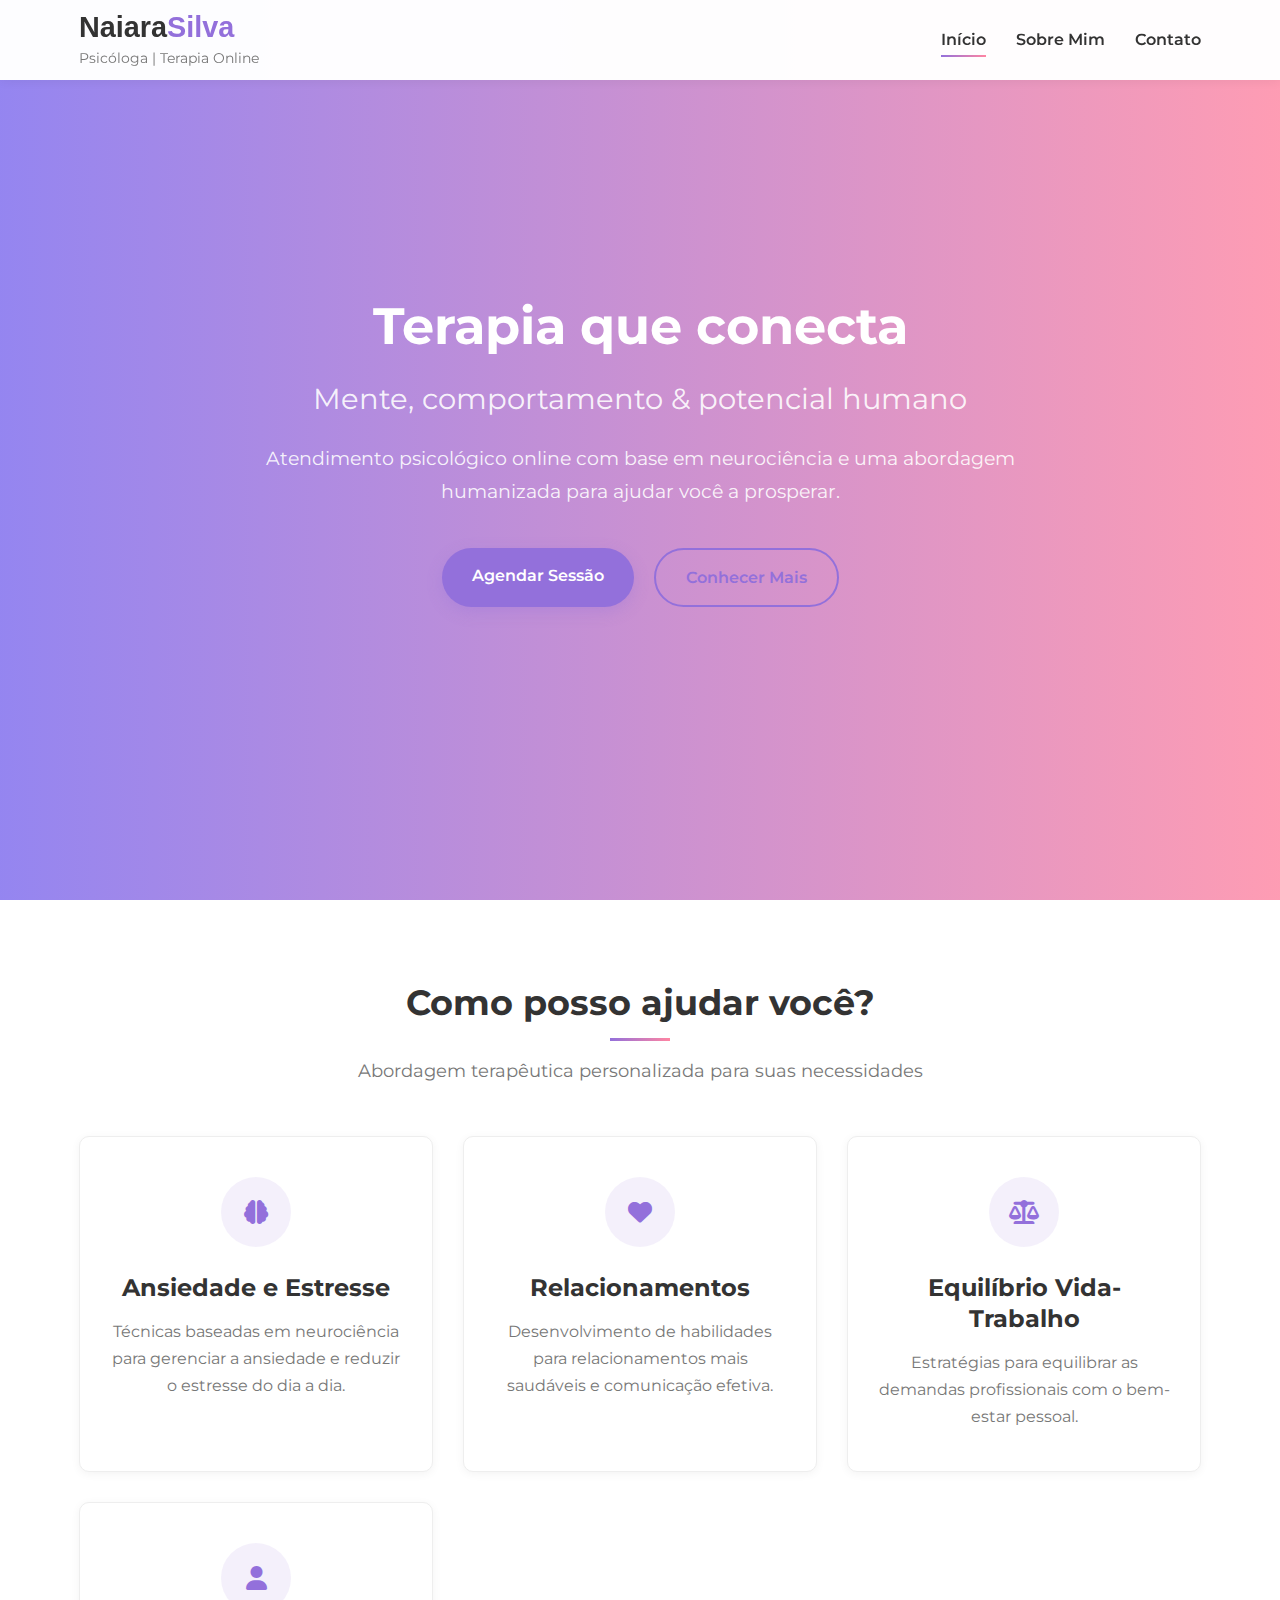
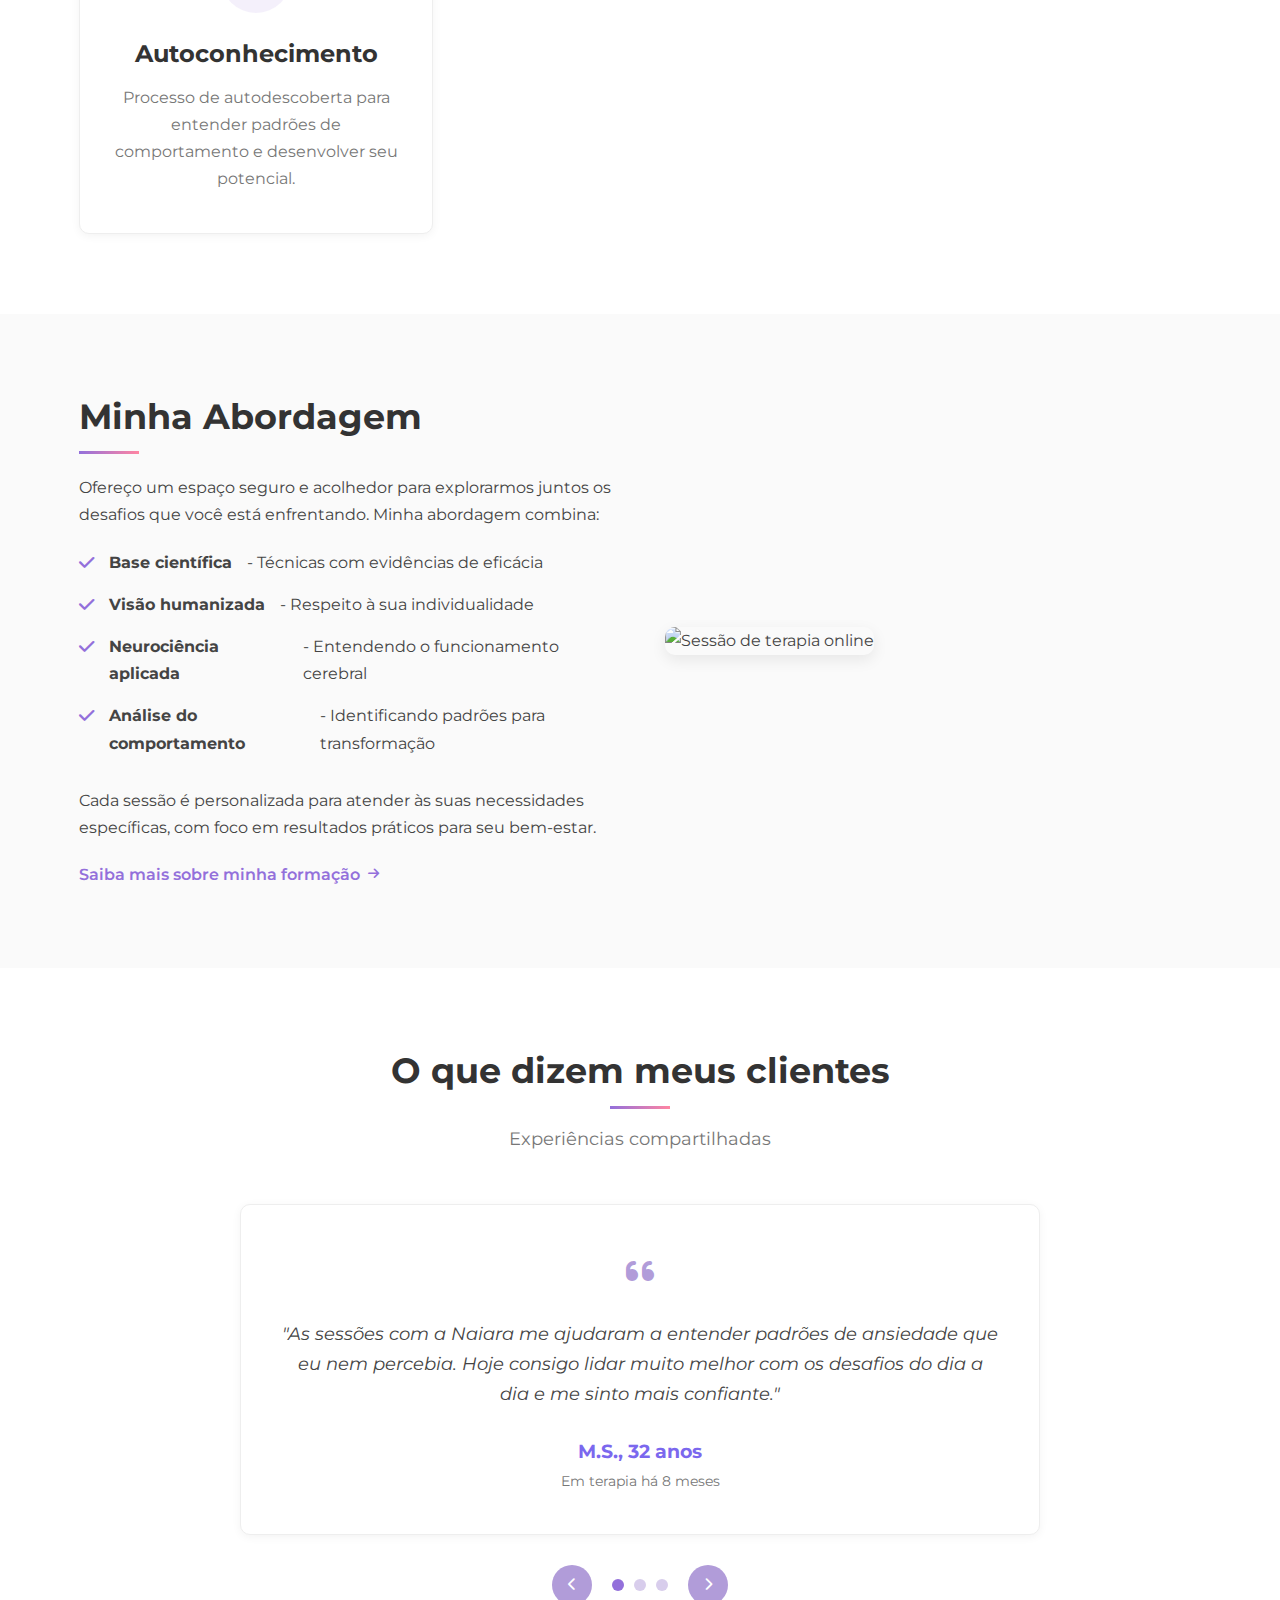
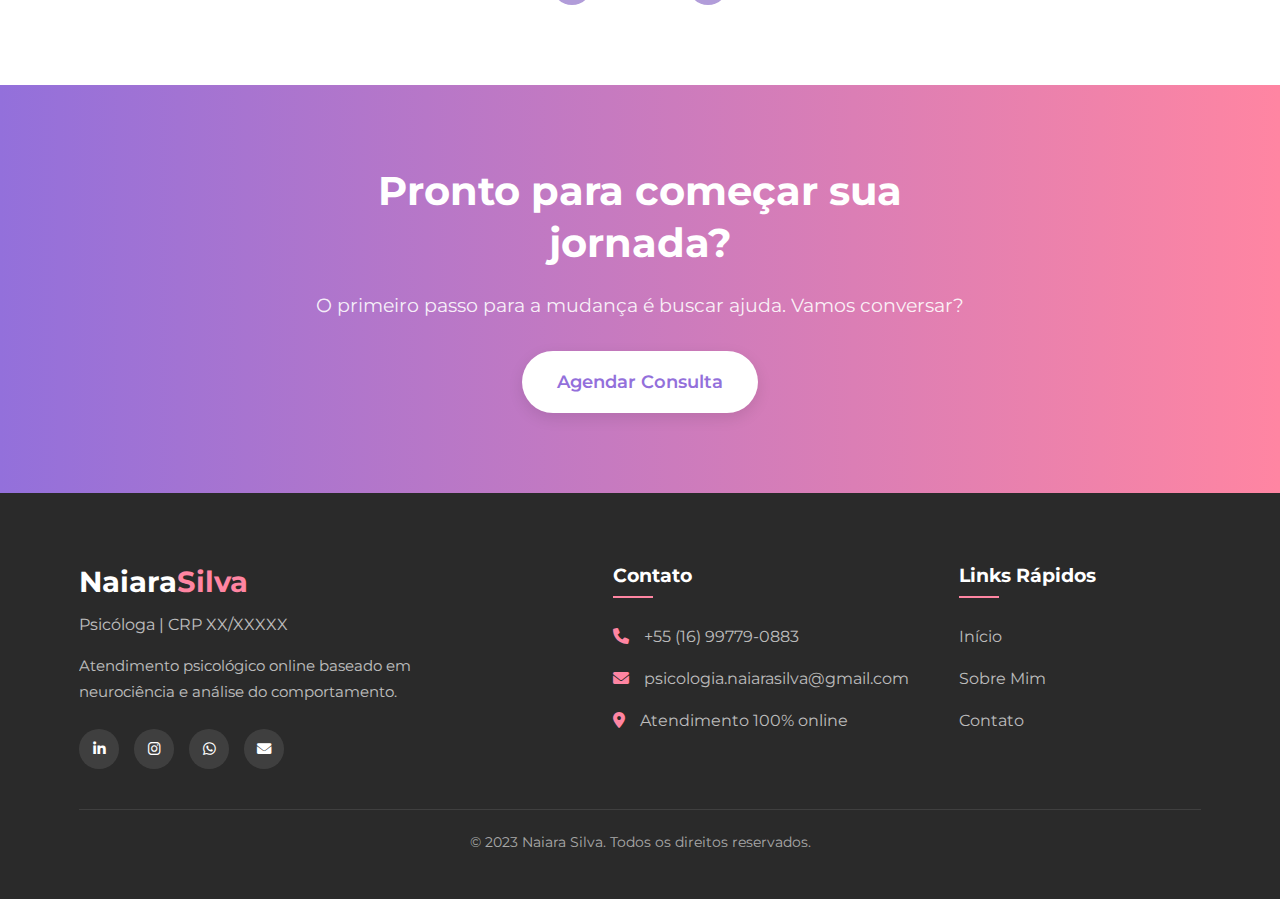
==== index.html @ 236e2d4f "add files to website" ====
<!DOCTYPE html>
<html lang="pt-BR">
<head>
    <meta charset="UTF-8">
    <meta name="viewport" content="width=device-width, initial-scale=1.0">
    <title>Naiara Silva | Psicóloga - Terapia Online</title>
    <meta name="description" content="Psicóloga especializada em atendimento online. Terapia baseada em neurociência e análise do comportamento para adultos de 25 a 40 anos.">
    <meta name="keywords" content="psicóloga online, terapia online, psicologia São Paulo, análise do comportamento, neurociência, terapia para adultos">
    <link rel="stylesheet" href="styles.css">
    <link rel="stylesheet" href="https://cdnjs.cloudflare.com/ajax/libs/font-awesome/6.0.0-beta3/css/all.min.css">
    <link rel="icon" href="favicon.ico" type="image/x-icon">
</head>
<body>
    <header>
        <div class="container">
            <div class="logo">
                <h1>Naiara<span>Silva</span></h1>
                <p>Psicóloga | Terapia Online</p>
            </div>
            <nav>
                <ul>
                    <li><a href="index.html" class="active">Início</a></li>
                    <li><a href="sobre.html">Sobre Mim</a></li>
                    <li><a href="contato.html">Contato</a></li>
                </ul>
            </nav>
            <div class="menu-toggle">
                <i class="fas fa-bars"></i>
            </div>
        </div>
    </header>

    <section class="hero">
        <div class="video-container">
            <video autoplay muted loop>
                <source src="videos/natureza-calma.mp4" type="video/mp4">
                Seu navegador não suporta vídeos HTML5.
            </video>
            <div class="overlay"></div>
        </div>
        <div class="container">
            <div class="hero-content">
                <h2>Terapia que conecta</h2>
                <h3>Mente, comportamento & potencial humano</h3>
                <p>Atendimento psicológico online com base em neurociência e uma abordagem humanizada para ajudar você a prosperar.</p>
                <div class="cta-buttons">
                    <a href="contato.html" class="cta-primary">Agendar Sessão</a>
                    <a href="sobre.html" class="cta-secondary">Conhecer Mais</a>
                </div>
            </div>
        </div>
    </section>

    <section class="services">
        <div class="container">
            <div class="section-header">
                <h2>Como posso ajudar você?</h2>
                <p>Abordagem terapêutica personalizada para suas necessidades</p>
            </div>
            <div class="services-grid">
                <div class="service-card">
                    <div class="service-icon"><i class="fas fa-brain"></i></div>
                    <h3>Ansiedade e Estresse</h3>
                    <p>Técnicas baseadas em neurociência para gerenciar a ansiedade e reduzir o estresse do dia a dia.</p>
                </div>
                <div class="service-card">
                    <div class="service-icon"><i class="fas fa-heart"></i></div>
                    <h3>Relacionamentos</h3>
                    <p>Desenvolvimento de habilidades para relacionamentos mais saudáveis e comunicação efetiva.</p>
                </div>
                <div class="service-card">
                    <div class="service-icon"><i class="fas fa-balance-scale"></i></div>
                    <h3>Equilíbrio Vida-Trabalho</h3>
                    <p>Estratégias para equilibrar as demandas profissionais com o bem-estar pessoal.</p>
                </div>
                <div class="service-card">
                    <div class="service-icon"><i class="fas fa-user"></i></div>
                    <h3>Autoconhecimento</h3>
                    <p>Processo de autodescoberta para entender padrões de comportamento e desenvolver seu potencial.</p>
                </div>
            </div>
        </div>
    </section>

    <section class="approach">
        <div class="container">
            <div class="approach-content">
                <div class="approach-text">
                    <h2>Minha Abordagem</h2>
                    <p>Ofereço um espaço seguro e acolhedor para explorarmos juntos os desafios que você está enfrentando. Minha abordagem combina:</p>
                    <ul>
                        <li><i class="fas fa-check"></i> <strong>Base científica</strong> - Técnicas com evidências de eficácia</li>
                        <li><i class="fas fa-check"></i> <strong>Visão humanizada</strong> - Respeito à sua individualidade</li>
                        <li><i class="fas fa-check"></i> <strong>Neurociência aplicada</strong> - Entendendo o funcionamento cerebral</li>
                        <li><i class="fas fa-check"></i> <strong>Análise do comportamento</strong> - Identificando padrões para transformação</li>
                    </ul>
                    <p>Cada sessão é personalizada para atender às suas necessidades específicas, com foco em resultados práticos para seu bem-estar.</p>
                    <a href="sobre.html" class="text-link">Saiba mais sobre minha formação <i class="fas fa-arrow-right"></i></a>
                </div>
                <div class="approach-image">
                    <img src="images/terapia-online.jpg" alt="Sessão de terapia online">
                </div>
            </div>
        </div>
    </section>

    <section class="testimonials">
        <div class="container">
            <div class="section-header">
                <h2>O que dizem meus clientes</h2>
                <p>Experiências compartilhadas</p>
            </div>
            <div class="testimonial-slider">
                <div class="testimonial-card active">
                    <div class="quote-icon"><i class="fas fa-quote-left"></i></div>
                    <p>"As sessões com a Naiara me ajudaram a entender padrões de ansiedade que eu nem percebia. Hoje consigo lidar muito melhor com os desafios do dia a dia e me sinto mais confiante."</p>
                    <div class="client-info">
                        <h4>M.S., 32 anos</h4>
                        <p>Em terapia há 8 meses</p>
                    </div>
                </div>
                <div class="testimonial-card">
                    <div class="quote-icon"><i class="fas fa-quote-left"></i></div>
                    <p>"A terapia online funcionou muito melhor do que eu imaginava. A Naiara tem uma abordagem prática que me ajudou a implementar mudanças reais na minha vida. Recomendo muito."</p>
                    <div class="client-info">
                        <h4>L.C., 29 anos</h4>
                        <p>Em terapia há 1 ano</p>
                    </div>
                </div>
                <div class="testimonial-card">
                    <div class="quote-icon"><i class="fas fa-quote-left"></i></div>
                    <p>"Comecei a terapia em um momento de crise profissional e a Naiara me ajudou a encontrar clareza e propósito. Sua abordagem baseada em neurociência trouxe insights valiosos."</p>
                    <div class="client-info">
                        <h4>R.T., 37 anos</h4>
                        <p>Em terapia há 6 meses</p>
                    </div>
                </div>
                <div class="testimonial-controls">
                    <button class="prev-btn"><i class="fas fa-chevron-left"></i></button>
                    <div class="testimonial-dots">
                        <span class="dot active"></span>
                        <span class="dot"></span>
                        <span class="dot"></span>
                    </div>
                    <button class="next-btn"><i class="fas fa-chevron-right"></i></button>
                </div>
            </div>
        </div>
    </section>

    <section class="cta-section">
        <div class="container">
            <div class="cta-content">
                <h2>Pronto para começar sua jornada?</h2>
                <p>O primeiro passo para a mudança é buscar ajuda. Vamos conversar?</p>
                <a href="contato.html" class="cta-primary">Agendar Consulta</a>
            </div>
        </div>
    </section>

    <footer>
        <div class="container">
            <div class="footer-content">
                <div class="footer-info">
                    <div class="footer-logo">
                        <h3>Naiara<span>Silva</span></h3>
                        <p>Psicóloga | CRP XX/XXXXX</p>
                    </div>
                    <p class="footer-bio">Atendimento psicológico online baseado em neurociência e análise do comportamento.</p>
                    <div class="social-icons">
                        <a href="#" aria-label="LinkedIn"><i class="fab fa-linkedin-in"></i></a>
                        <a href="#" aria-label="Instagram"><i class="fab fa-instagram"></i></a>
                        <a href="#" aria-label="WhatsApp"><i class="fab fa-whatsapp"></i></a>
                        <a href="mailto:psicologia.naiarasilva@gmail.com" aria-label="Email"><i class="fas fa-envelope"></i></a>
                    </div>
                </div>
                <div class="footer-contact">
                    <h4>Contato</h4>
                    <ul>
                        <li><i class="fas fa-phone"></i> +55 (16) 99779-0883</li>
                        <li><i class="fas fa-envelope"></i> psicologia.naiarasilva@gmail.com</li>
                        <li><i class="fas fa-map-marker-alt"></i> Atendimento 100% online</li>
                    </ul>
                </div>
                <div class="footer-links">
                    <h4>Links Rápidos</h4>
                    <ul>
                        <li><a href="index.html">Início</a></li>
                        <li><a href="sobre.html">Sobre Mim</a></li>
                        <li><a href="contato.html">Contato</a></li>
                    </ul>
                </div>
            </div>
            <div class="footer-bottom">
                <p>&copy; 2023 Naiara Silva. Todos os direitos reservados.</p>
            </div>
        </div>
    </footer>

    <script src="script.js"></script>
</body>
</html>
---- styles.css ----
/* Site de Psicologia - Naiara Silva */

/* Variáveis */
:root {
    --primary-color: #9370DB; /* Roxo médio */
    --primary-light: #B19CD9; /* Roxo claro */
    --primary-dark: #7B68EE; /* Roxo escuro */
    --accent-color: #FF85A2; /* Rosa */
    --dark-color: #333;
    --light-color: #fff;
    --text-color: #444;
    --text-light: #777;
    --bg-color: #fafafa;
    --border-color: #eee;
    --shadow-sm: 0 2px 10px rgba(0, 0, 0, 0.05);
    --shadow-md: 0 5px 15px rgba(0, 0, 0, 0.08);
    --transition: all 0.3s ease;
    --border-radius: 10px;
    --border-radius-sm: 6px;
    --font-main: 'Montserrat', sans-serif;
    --font-heading: 'Montserrat', sans-serif;
}

/* Estilos Base */
* {
    margin: 0;
    padding: 0;
    box-sizing: border-box;
}

html {
    scroll-behavior: smooth;
    font-size: 16px;
}

body {
    font-family: var(--font-main);
    line-height: 1.7;
    color: var(--text-color);
    background-color: var(--bg-color);
    overflow-x: hidden;
}

/* Tipografia */
h1, h2, h3, h4, h5, h6 {
    font-family: var(--font-heading);
    font-weight: 700;
    line-height: 1.3;
    color: var(--dark-color);
}

h1 {
    font-size: 2.5rem;
}

h2 {
    font-size: 2.2rem;
    margin-bottom: 1rem;
}

h3 {
    font-size: 1.5rem;
    margin-bottom: 0.8rem;
}

h4 {
    font-size: 1.2rem;
    margin-bottom: 0.5rem;
}

p {
    margin-bottom: 1.5rem;
}

a {
    color: var(--primary-color);
    text-decoration: none;
    transition: var(--transition);
}

a:hover {
    color: var(--primary-dark);
}

ul {
    list-style: none;
}

.container {
    width: 90%;
    max-width: 1200px;
    margin: 0 auto;
    padding: 0 15px;
}

section {
    padding: 80px 0;
    position: relative;
}

/* Botões e CTAs */
.cta-button, .cta-primary, .cta-secondary {
    display: inline-block;
    padding: 14px 30px;
    border-radius: 50px;
    font-weight: 600;
    font-size: 1rem;
    text-align: center;
    cursor: pointer;
    transition: var(--transition);
    border: none;
}

.cta-button, .cta-primary {
    background-color: var(--primary-color);
    color: white;
    box-shadow: 0 5px 15px rgba(147, 112, 219, 0.3);
}

.cta-secondary {
    background-color: transparent;
    color: var(--primary-color);
    border: 2px solid var(--primary-color);
}

.cta-button:hover, .cta-primary:hover {
    background-color: var(--primary-dark);
    transform: translateY(-3px);
    box-shadow: 0 8px 20px rgba(147, 112, 219, 0.4);
}

.cta-secondary:hover {
    background-color: var(--primary-color);
    color: white;
    transform: translateY(-3px);
    box-shadow: 0 5px 15px rgba(147, 112, 219, 0.3);
}

.text-link {
    font-weight: 600;
    display: inline-flex;
    align-items: center;
    gap: 8px;
    color: var(--primary-color);
    transition: var(--transition);
}

.text-link i {
    font-size: 0.8rem;
    transition: var(--transition);
}

.text-link:hover {
    color: var(--primary-dark);
}

.text-link:hover i {
    transform: translateX(5px);
}

/* Cabeçalhos de Seção */
.section-header {
    text-align: center;
    margin-bottom: 50px;
}

.section-header h2 {
    margin-bottom: 15px;
    position: relative;
    padding-bottom: 15px;
}

.section-header h2::after {
    content: '';
    position: absolute;
    bottom: 0;
    left: 50%;
    transform: translateX(-50%);
    width: 60px;
    height: 3px;
    background: linear-gradient(to right, var(--primary-color), var(--accent-color));
}

.section-header p {
    color: var(--text-light);
    max-width: 700px;
    margin: 0 auto;
    font-size: 1.1rem;
}

/* Header e Navegação */
header {
    background-color: rgba(255, 255, 255, 0.98);
    box-shadow: var(--shadow-sm);
    position: fixed;
    top: 0;
    left: 0;
    width: 100%;
    z-index: 1000;
    transition: var(--transition);
    height: 80px;
    display: flex;
    align-items: center;
}

header.scrolled {
    height: 70px;
    box-shadow: var(--shadow-md);
}

header .container {
    display: flex;
    justify-content: space-between;
    align-items: center;
}

/* .logo h1 {
    font-size: 1.8rem;
    margin-bottom: 0;
    font-weight: 800;
} */



/* Encontre esta seção no CSS */
.logo h1 {
    font-size: 1.8rem;
    margin-bottom: 0;
    font-weight: 800;
    /* Adicione a nova fonte aqui */
    font-family: 'Cinzel', sans-serif;
}

.logo span {
    color: var(--primary-color);
}

.logo p {
    font-size: 0.9rem;
    color: var(--text-light);
    margin-bottom: 0;
    /* Adicione a nova fonte aqui também, se quiser que o subtexto combine */
    font-family: 'Montserrat', sans-serif;
}

/* .logo p {
    font-size: 0.9rem;
    color: var(--text-light);
    margin-bottom: 0;
} */

nav ul {
    display: flex;
    gap: 30px;
}

nav a {
    color: var(--dark-color);
    font-weight: 600;
    position: relative;
    padding: 8px 0;
    font-size: 1rem;
}

nav a::after {
    content: '';
    position: absolute;
    bottom: 0;
    left: 0;
    width: 0;
    height: 2px;
    background: linear-gradient(to right, var(--primary-color), var(--accent-color));
    transition: var(--transition);
}

nav a:hover::after, 
nav a.active::after {
    width: 100%;
}

.menu-toggle {
    display: none;
    font-size: 1.5rem;
    cursor: pointer;
    color: var(--dark-color);
}

/* Hero Section */
.hero {
    position: relative;
    height: 100vh;
    min-height: 600px;
    display: flex;
    align-items: center;
    color: white;
    text-align: center;
    padding: 0;
    overflow: hidden;
}

.video-container {
    position: absolute;
    top: 0;
    left: 0;
    width: 100%;
    height: 100%;
    overflow: hidden;
    z-index: -1;
}

.video-container video {
    min-width: 100%;
    min-height: 100%;
    width: auto;
    height: auto;
    position: absolute;
    top: 50%;
    left: 50%;
    transform: translate(-50%, -50%);
    object-fit: cover;
}

.overlay {
    position: absolute;
    top: 0;
    left: 0;
    width: 100%;
    height: 100%;
    background: linear-gradient(to right, rgba(123, 104, 238, 0.8), rgba(255, 133, 162, 0.8));
}

.hero-content {
    position: relative;
    z-index: 2;
    max-width: 800px;
    margin: 0 auto;
    padding: 0 20px;
}

.hero h2 {
    font-size: 3.2rem;
    margin-bottom: 20px;
    color: white;
}

.hero h3 {
    font-size: 1.8rem;
    font-weight: 400;
    margin-bottom: 25px;
    color: rgba(255, 255, 255, 0.9);
}

.hero p {
    font-size: 1.2rem;
    margin-bottom: 40px;
    color: rgba(255, 255, 255, 0.9);
}

.cta-buttons {
    display: flex;
    gap: 20px;
    justify-content: center;
}

/* Serviços */
.services {
    background-color: var(--light-color);
}

.services-grid {
    display: grid;
    grid-template-columns: repeat(auto-fit, minmax(280px, 1fr));
    gap: 30px;
}

.service-card {
    background-color: var(--light-color);
    border-radius: var(--border-radius);
    padding: 40px 30px;
    box-shadow: var(--shadow-sm);
    transition: var(--transition);
    text-align: center;
    border: 1px solid var(--border-color);
}

.service-card:hover {
    transform: translateY(-10px);
    box-shadow: var(--shadow-md);
    border-color: var(--primary-light);
}

.service-icon {
    width: 70px;
    height: 70px;
    background-color: rgba(147, 112, 219, 0.1);
    color: var(--primary-color);
    border-radius: 50%;
    display: flex;
    align-items: center;
    justify-content: center;
    margin: 0 auto 25px;
    font-size: 1.5rem;
    transition: var(--transition);
}

.service-card:hover .service-icon {
    background-color: var(--primary-color);
    color: white;
    transform: scale(1.1);
}

.service-card h3 {
    margin-bottom: 15px;
    color: var(--dark-color);
}

.service-card p {
    color: var(--text-light);
    margin-bottom: 0;
}

/* Abordagem */
.approach {
    background-color: var(--bg-color);
}

.approach-content {
    display: grid;
    grid-template-columns: 1fr 1fr;
    gap: 50px;
    align-items: center;
}

.approach-text h2 {
    margin-bottom: 20px;
    position: relative;
    padding-bottom: 15px;
}

.approach-text h2::after {
    content: '';
    position: absolute;
    bottom: 0;
    left: 0;
    width: 60px;
    height: 3px;
    background: linear-gradient(to right, var(--primary-color), var(--accent-color));
}

.approach-text p {
    margin-bottom: 20px;
}

.approach-text ul {
    margin-bottom: 30px;
}

.approach-text li {
    margin-bottom: 15px;
    display: flex;
    align-items: flex-start;
    gap: 15px;
}

.approach-text li i {
    color: var(--primary-color);
    font-size: 1.1rem;
    margin-top: 5px;
}

.approach-image img {
    width: 100%;
    border-radius: var(--border-radius);
    box-shadow: var(--shadow-md);
}

/* Depoimentos */
.testimonials {
    background-color: var(--light-color);
}

.testimonial-slider {
    position: relative;
    max-width: 800px;
    margin: 0 auto;
}

.testimonial-card {
    background-color: var(--light-color);
    border-radius: var(--border-radius);
    padding: 40px;
    box-shadow: var(--shadow-sm);
    text-align: center;
    display: none;
    border: 1px solid var(--border-color);
}

.testimonial-card.active {
    display: block;
    animation: fadeIn 0.5s ease forwards;
}

.quote-icon {
    font-size: 2rem;
    color: var(--primary-light);
    margin-bottom: 20px;
}

.testimonial-card p {
    font-size: 1.1rem;
    font-style: italic;
    margin-bottom: 30px;
    color: var(--text-color);
}

.client-info h4 {
    color: var(--primary-dark);
    margin-bottom: 5px;
}

.client-info p {
    color: var(--text-light);
    font-size: 0.9rem;
    font-style: normal;
    margin-bottom: 0;
}

.testimonial-controls {
    display: flex;
    justify-content: center;
    align-items: center;
    margin-top: 30px;
}

.prev-btn, .next-btn {
    background-color: var(--primary-light);
    color: white;
    border: none;
    width: 40px;
    height: 40px;
    border-radius: 50%;
    cursor: pointer;
    transition: var(--transition);
    display: flex;
    align-items: center;
    justify-content: center;
}

.prev-btn:hover, .next-btn:hover {
    background-color: var(--primary-color);
}

.testimonial-dots {
    display: flex;
    gap: 10px;
    margin: 0 20px;
}

.dot {
    width: 12px;
    height: 12px;
    border-radius: 50%;
    background-color: var(--primary-light);
    opacity: 0.5;
    cursor: pointer;
    transition: var(--transition);
}

.dot.active {
    opacity: 1;
    background-color: var(--primary-color);
}

/* CTA Section */
.cta-section {
    background: linear-gradient(to right, var(--primary-color), var(--accent-color));
    color: white;
    text-align: center;
    padding: 80px 0;
}

.cta-content {
    max-width: 700px;
    margin: 0 auto;
}

.cta-section h2 {
    font-size: 2.5rem;
    color: white;
    margin-bottom: 20px;
}

.cta-section p {
    font-size: 1.2rem;
    margin-bottom: 30px;
    color: rgba(255, 255, 255, 0.9);
}

.cta-section .cta-primary {
    background-color: white;
    color: var(--primary-color);
    box-shadow: 0 5px 15px rgba(0, 0, 0, 0.1);
    padding: 16px 35px;
    font-size: 1.1rem;
}

.cta-section .cta-primary:hover {
    background-color: var(--light-color);
    color: var(--primary-dark);
}

/* Footer */
footer {
    background-color: #2a2a2a;
    color: white;
    padding: 70px 0 20px;
}

.footer-content {
    display: grid;
    grid-template-columns: 2fr 1fr 1fr;
    gap: 50px;
    margin-bottom: 40px;
}

.footer-info {
    max-width: 350px;
}

.footer-logo h3 {
    font-size: 1.8rem;
    margin-bottom: 10px;
    color: white;
}

.footer-logo span {
    color: var(--accent-color);
}

.footer-logo p {
    opacity: 0.7;
    margin-bottom: 15px;
}

.footer-bio {
    opacity: 0.7;
    margin-bottom: 25px;
    font-size: 0.95rem;
}

.social-icons {
    display: flex;
    gap: 15px;
}

.social-icons a {
    display: flex;
    align-items: center;
    justify-content: center;
    width: 40px;
    height: 40px;
    background-color: rgba(255, 255, 255, 0.1);
    border-radius: 50%;
    color: white;
    transition: var(--transition);
    font-size: 0.9rem;
}

.social-icons a:hover {
    background-color: var(--accent-color);
    transform: translateY(-5px);
}

.footer-contact h4,
.footer-links h4 {
    color: white;
    font-size: 1.2rem;
    margin-bottom: 25px;
    position: relative;
    padding-bottom: 10px;
}

.footer-contact h4::after,
.footer-links h4::after {
    content: '';
    position: absolute;
    bottom: 0;
    left: 0;
    width: 40px;
    height: 2px;
    background-color: var(--accent-color);
}

.footer-contact ul,
.footer-links ul {
    display: flex;
    flex-direction: column;
    gap: 15px;
}

.footer-contact li {
    display: flex;
    align-items: flex-start;
    gap: 15px;
    color: rgba(255, 255, 255, 0.7);
}

.footer-contact li i {
    color: var(--accent-color);
    margin-top: 5px;
}

.footer-links a {
    color: rgba(255, 255, 255, 0.7);
    transition: var(--transition);
}

.footer-links a:hover {
    color: var(--accent-color);
    padding-left: 5px;
}

.footer-bottom {
    border-top: 1px solid rgba(255, 255, 255, 0.1);
    padding-top: 20px;
    text-align: center;
    font-size: 0.9rem;
    color: rgba(255, 255, 255, 0.6);
}

/* Página Sobre */
.page-header {
    background: linear-gradient(to right, var(--primary-color), var(--accent-color));
    color: white;
    text-align: center;
    padding: 120px 0 60px;
}

.page-header h2 {
    color: white;
    margin-bottom: 10px;
}

.page-header p {
    color: rgba(255, 255, 255, 0.9);
    max-width: 700px;
    margin: 0 auto;
    font-size: 1.1rem;
}

.about-section {
    background-color: var(--light-color);
}

.about-content {
    display: grid;
    grid-template-columns: 1fr 2fr;
    gap: 50px;
}

.about-image {
    position: relative;
}

.about-image img {
    width: 100%;
    border-radius: var(--border-radius);
    box-shadow: var(--shadow-md);
}

.about-badges {
    display: flex;
    flex-wrap: wrap;
    gap: 10px;
    margin-top: 20px;
}

.badge {
    background-color: var(--primary-light);
    color: white;
    padding: 8px 16px;
    border-radius: 50px;
    font-size: 0.9rem;
    font-weight: 600;
    display: flex;
    align-items: center;
    gap: 8px;
}

.badge i {
    font-size: 0.8rem;
}

.about-text h3 {
    color: var(--primary-color);
    margin-top: 20px;
    margin-bottom: 15px;
}

.about-text p {
    margin-bottom: 20px;
}

.experience-list {
    margin-bottom: 30px;
}

.experience-list li {
    margin-bottom: 15px;
    display: flex;
    align-items: flex-start;
    gap: 15px;
}

.experience-list li i {
    color: var(--primary-color);
    font-size: 1.1rem;
    margin-top: 5px;
}

.approach-highlights {
    margin: 30px 0;
    display: grid;
    grid-template-columns: 1fr;
    gap: 25px;
}

.approach-item {
    display: flex;
    gap: 20px;
    align-items: flex-start;
}

.approach-icon {
    font-size: 1.5rem;
    color: var(--primary-color);
    background-color: rgba(147, 112, 219, 0.1);
    width: 50px;
    height: 50px;
    display: flex;
    align-items: center;
    justify-content: center;
    border-radius: 50%;
    flex-shrink: 0;
}

.approach-item h4 {
    color: var(--dark-color);
    margin-bottom: 5px;
}

.approach-item p {
    margin-bottom: 0;
    font-size: 1rem;
}

.education-list {
    margin-bottom: 30px;
}

.education-list li {
    display: flex;
    gap: 20px;
    margin-bottom: 20px;
}

.education-year {
    font-weight: 600;
    color: var(--primary-color);
    min-width: 120px;
}

.education-list h4 {
    margin-bottom: 5px;
}

.education-list p {
    margin-bottom: 5px;
    font-size: 0.95rem;
    color: var(--text-light);
}

.languages {
    display: flex;
    flex-wrap: wrap;
    gap: 10px;
    margin-bottom: 30px;
}

.language-badge {
    background-color: rgba(147, 112, 219, 0.1);
    color: var(--primary-color);
    padding: 8px 16px;
    border-radius: 50px;
    font-size: 0.9rem;
    font-weight: 600;
}

.language-badge small {
    font-weight: normal;
    opacity: 0.8;
}

/* Página Contato */
.contact-section {
    background-color: var(--light-color);
}

.contact-intro {
    text-align: center;
    max-width: 800px;
    margin: 0 auto 50px;
}

.contact-content {
    display: grid;
    grid-template-columns: 1fr 1.5fr;
    gap: 50px;
}

.contact-info {
    display: grid;
    grid-template-columns: repeat(2, 1fr);
    gap: 25px;
}

.contact-card {
    background-color: var(--light-color);
    border-radius: var(--border-radius);
    padding: 30px;
    box-shadow: var(--shadow-sm);
    text-align: center;
    transition: var(--transition);
    border: 1px solid var(--border-color);
}

.contact-card:hover {
    transform: translateY(-5px);
    box-shadow: var(--shadow-md);
    border-color: var(--primary-light);
}

.contact-icon {
    width: 60px;
    height: 60px;
    background-color: rgba(147, 112, 219, 0.1);
    color: var(--primary-color);
    border-radius: 50%;
    display: flex;
    align-items: center;
    justify-content: center;
    margin: 0 auto 20px;
    font-size: 1.3rem;
    transition: var(--transition);
}

.contact-card:hover .contact-icon {
    background-color: var(--primary-color);
    color: white;
}

.contact-card h3 {
    color: var(--dark-color);
    margin-bottom: 10px;
}

.contact-card p {
    color: var(--text-light);
    margin-bottom: 15px;
    line-height: 1.6;
}

.contact-link {
    font-weight: 600;
    color: var(--primary-color);
    display: inline-flex;
    align-items: center;
    gap: 8px;
}

.contact-link i {
    font-size: 0.8rem;
    transition: var(--transition);
}

.contact-card:hover .contact-link i {
    transform: translateX(5px);
}

.contact-form {
    background-color: var(--light-color);
    border-radius: var(--border-radius);
    padding: 40px;
    box-shadow: var(--shadow-md);
    border: 1px solid var(--border-color);
}

.contact-form h3 {
    color: var(--dark-color);
    margin-bottom: 25px;
    text-align: center;
    font-size: 1.5rem;
}

.form-group {
    margin-bottom: 20px;
}

.form-group label {
    display: block;
    margin-bottom: 8px;
    font-weight: 500;
    color: var(--dark-color);
}

.form-group input,
.form-group select,
.form-group textarea {
    width: 100%;
    padding: 14px 18px;
    border: 1px solid var(--border-color);
    border-radius: var(--border-radius-sm);
    font-family: var(--font-main);
    font-size: 1rem;
    transition: var(--transition);
    color: var(--text-color);
}

.form-group input:focus,
.form-group select:focus,
.form-group textarea:focus {
    outline: none;
    border-color: var(--primary-color);
    box-shadow: 0 0 0 3px rgba(147, 112, 219, 0.1);
}

.privacy-policy {
    display: flex;
    align-items: flex-start;
    gap: 10px;
}

.privacy-policy input {
    width: auto;
    margin-top: 5px;
}

.privacy-policy label {
    font-size: 0.9rem;
    margin-bottom: 0;
}

.contact-form .cta-button {
    width: 100%;
    padding: 16px;
    font-size: 1.1rem;
    margin-top: 10px;
}

.faq-section {
    margin-top: 70px;
}

.faq-section h3 {
    text-align: center;
    margin-bottom: 40px;
    position: relative;
    padding-bottom: 15px;
}

.faq-section h3::after {
    content: '';
    position: absolute;
    bottom: 0;
    left: 50%;
    transform: translateX(-50%);
    width: 60px;
    height: 3px;
    background: linear-gradient(to right, var(--primary-color), var(--accent-color));
}

.faq-grid {
    display: grid;
    grid-template-columns: repeat(auto-fit, minmax(450px, 1fr));
    gap: 30px;
}

.faq-item {
    background-color: var(--light-color);
    border-radius: var(--border-radius);
    padding: 25px;
    box-shadow: var(--shadow-sm);
    border: 1px solid var(--border-color);
    transition: var(--transition);
}

.faq-item:hover {
    box-shadow: var(--shadow-md);
    border-color: var(--primary-light);
}

.faq-item h4 {
    color: var(--primary-color);
    margin-bottom: 15px;
}

.faq-item p {
    margin-bottom: 0;
    color: var(--text-light);
}

/* Animações */
@keyframes fadeIn {
    from { opacity: 0; transform: translateY(20px); }
    to { opacity: 1; transform: translateY(0); }
}

.fade-in {
    animation: fadeIn 0.8s ease forwards;
}

/* Responsividade */
@media (max-width: 1100px) {
    .footer-content {
        grid-template-columns: 1fr 1fr;
        gap: 40px;
    }
    
    .footer-info {
        grid-column: span 2;
        max-width: 100%;
    }
}

@media (max-width: 992px) {
    section {
        padding: 70px 0;
    }
    
    .hero {
        height: auto;
        min-height: 500px;
        padding: 120px 0 80px;
    }
    
    .hero h2 {
        font-size: 2.5rem;
    }
    
    .approach-content,
    .about-content {
        grid-template-columns: 1fr;
        gap: 40px;
    }
    
    .approach-image,
    .about-image {
        max-width: 500px;
        margin: 0 auto;
    }
    
    .contact-content {
        grid-template-columns: 1fr;
        gap: 40px;
    }
    
    .contact-info {
        max-width: 600px;
        margin: 0 auto;
    }
    
    .faq-grid {
        grid-template-columns: 1fr;
    }
}

@media (max-width: 768px) {
    html {
        font-size: 15px;
    }
    
    .section-header {
        margin-bottom: 40px;
    }
    
    nav ul {
        position: fixed;
        top: 80px;
        left: -100%;
        width: 100%;
        background-color: white;
        flex-direction: column;
        padding: 20px 0;
        box-shadow: var(--shadow-md);
        transition: var(--transition);
        z-index: 999;
    }
    
    nav ul.active {
        left: 0;
    }
    
    nav li {
        margin: 10px 20px;
    }
    
    .menu-toggle {
        display: block;
    }
    
    .hero h2 {
        font-size: 2.2rem;
    }
    
    .hero h3 {
        font-size: 1.3rem;
    }
    
    .cta-buttons {
        flex-direction: column;
        gap: 15px;
        align-items: center;
    }
    
    .cta-buttons .cta-primary,
    .cta-buttons .cta-secondary {
        width: 100%;
        max-width: 300px;
    }
    
    .services-grid {
        grid-template-columns: 1fr;
        max-width: 400px;
        margin: 0 auto;
    }
    
    .approach-item {
        flex-direction: column;
        align-items: center;
        text-align: center;
    }
    
    .approach-icon {
        margin-bottom: 15px;
    }
    
    .contact-info {
        grid-template-columns: 1fr;
    }
    
    .education-list li {
        flex-direction: column;
        gap: 5px;
    }
    
    .education-year {
        min-width: auto;
    }
}

@media (max-width: 576px) {
    html {
        font-size: 14px;
    }
    
    .hero {
        padding: 100px 0 60px;
    }
    
    .hero h2 {
        font-size: 2rem;
    }
    
    .testimonial-card {
        padding: 30px 20px;
    }
    
    .contact-form {
        padding: 30px 20px;
    }
    
    .footer-content {
        grid-template-columns: 1fr;
        gap: 30px;
    }
    
    .footer-info {
        grid-column: span 1;
    }
}

/* Acessibilidade */
:focus {
    outline: 3px solid rgba(147, 112, 219, 0.5);
    outline-offset: 2px;
}

/* Estilos de Validação de Formulário */
.form-group.error input,
.form-group.error select,
.form-group.error textarea {
    border-color: var(--accent-color);
}

.form-group .error-message {
    color: var(--accent-color);
    font-size: 0.85rem;
    margin-top: 5px;
    display: none;
}

.form-group.error .error-message {
    display: block;
}

/* Mensagem de Sucesso */
.form-success {
    background-color: rgba(92, 184, 92, 0.1);
    border: 1px solid #5cb85c;
    border-radius: var(--border-radius-sm);
    padding: 15px;
    margin-bottom: 20px;
    color: #5cb85c;
    display: none;
    text-align: center;
}

.form-success.show {
    display: block;
    animation: fadeIn 0.5s ease forwards;
}
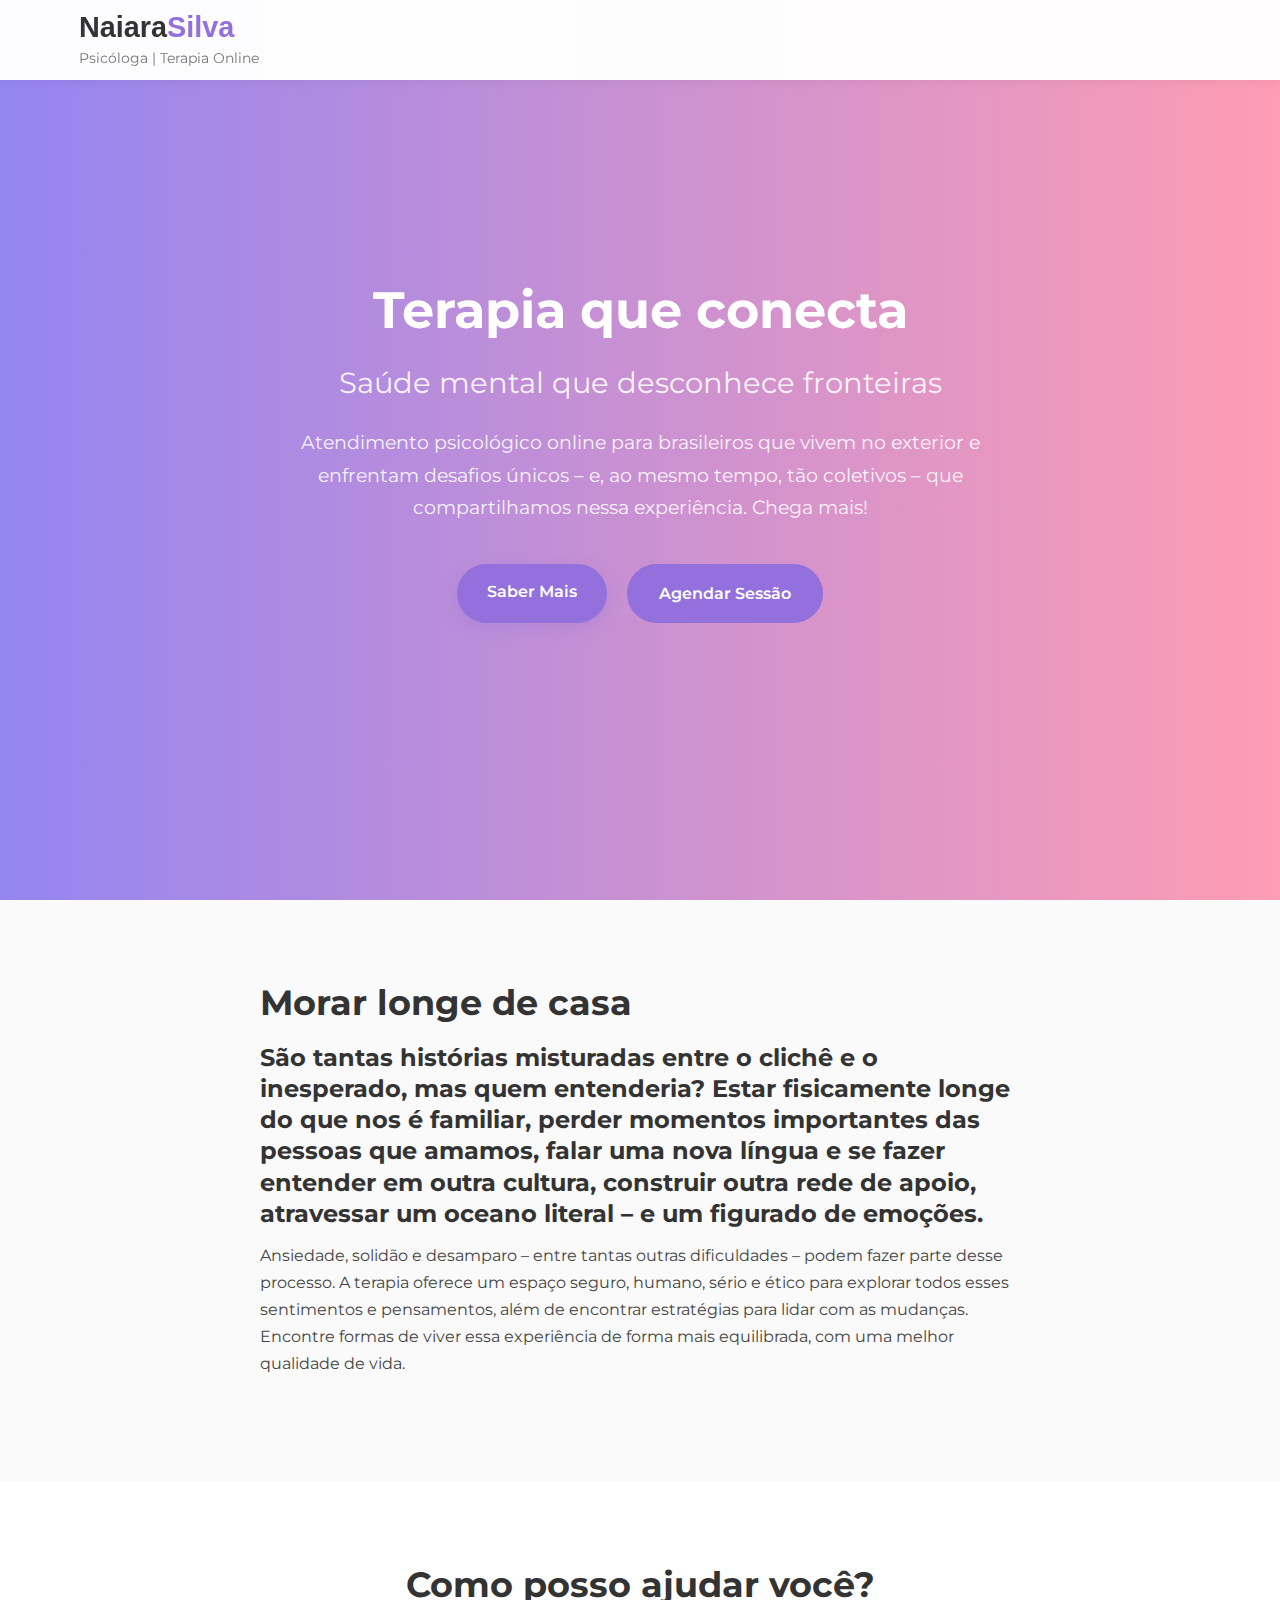
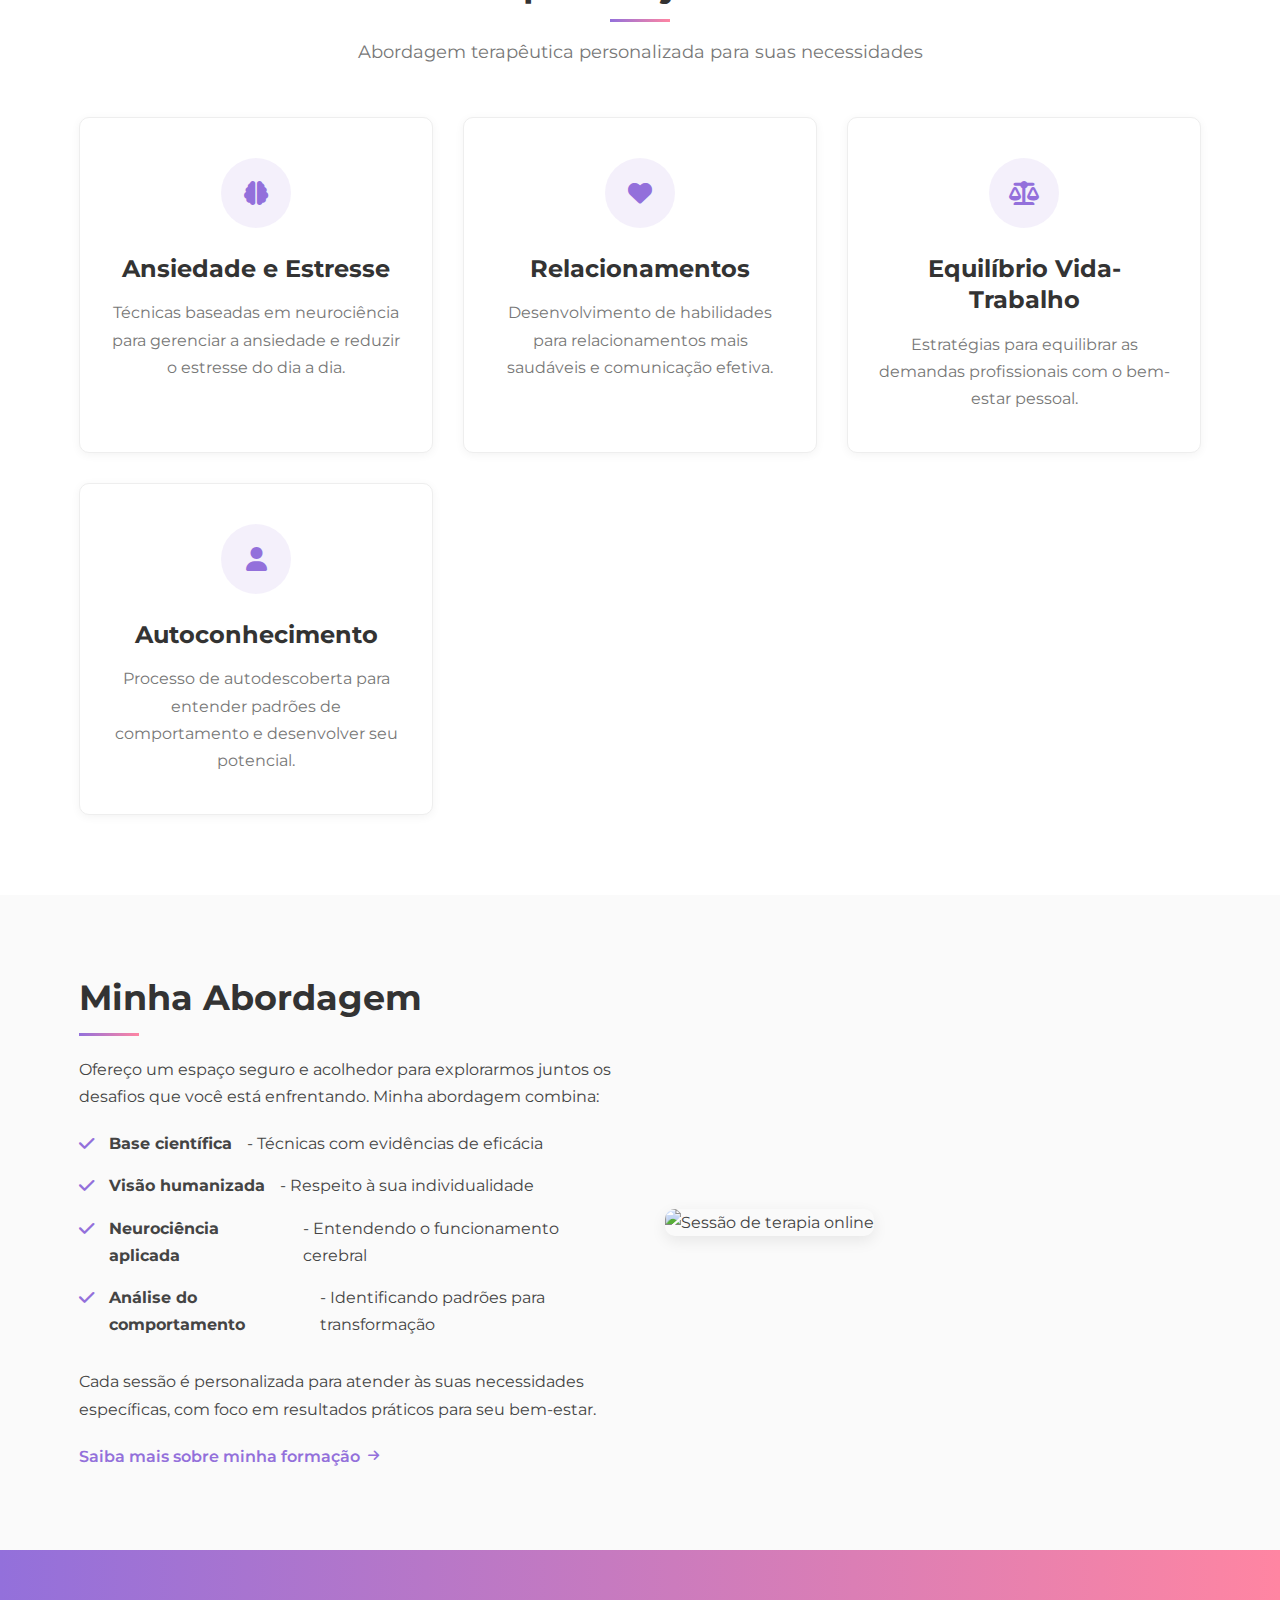
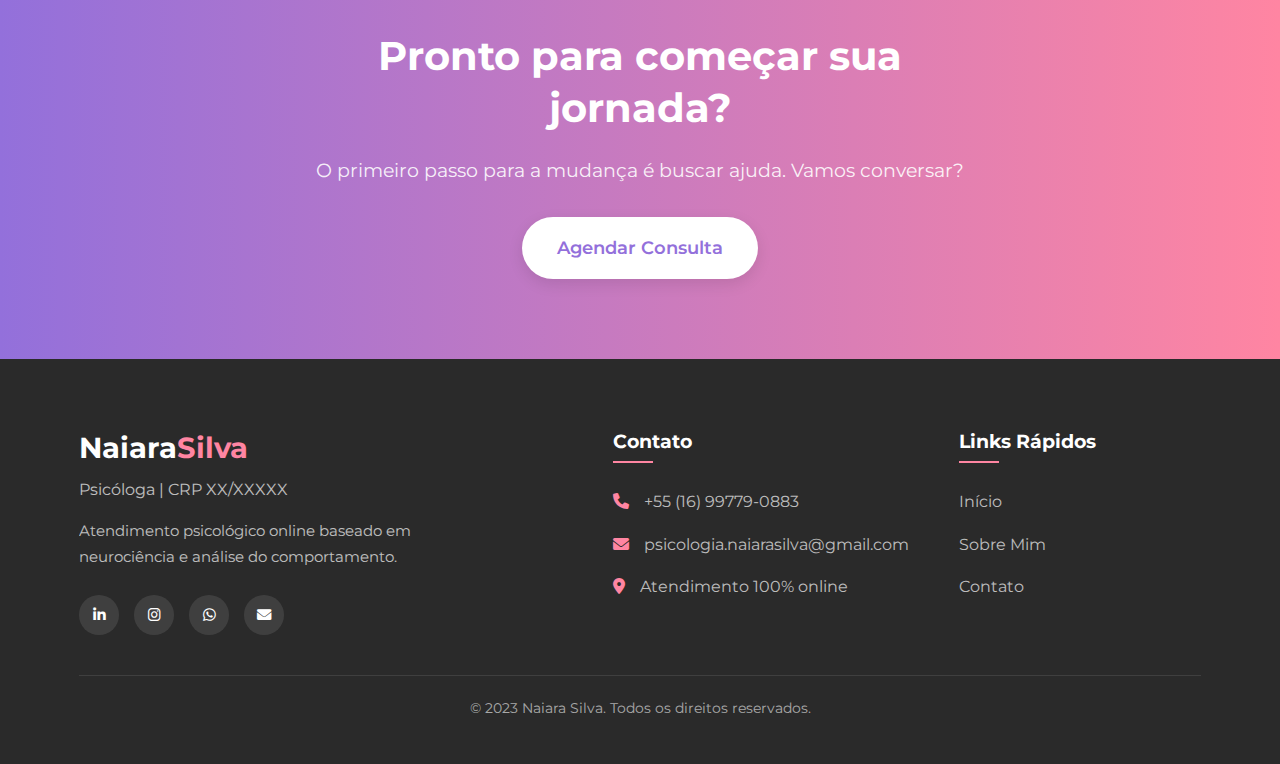
==== commit d995f326: "Add files via upload" ====
--- a/index.html
+++ b/index.html
@@ -10,6 +10,17 @@
     <link rel="stylesheet" href="https://cdnjs.cloudflare.com/ajax/libs/font-awesome/6.0.0-beta3/css/all.min.css">
     <link rel="icon" href="favicon.ico" type="image/x-icon">
 </head>
+
+<!-- Google tag (gtag.js) -->
+<script async src="https://www.googletagmanager.com/gtag/js?id=G-NTBQ4PJ3MP"></script>
+<script>
+  window.dataLayer = window.dataLayer || [];
+  function gtag(){dataLayer.push(arguments);}
+  gtag('js', new Date());
+
+  gtag('config', 'G-NTBQ4PJ3MP');
+</script>
+
 <body>
     <header>
         <div class="container">
@@ -17,13 +28,13 @@
                 <h1>Naiara<span>Silva</span></h1>
                 <p>Psicóloga | Terapia Online</p>
             </div>
-            <nav>
+            <!-- <nav>
                 <ul>
                     <li><a href="index.html" class="active">Início</a></li>
                     <li><a href="sobre.html">Sobre Mim</a></li>
                     <li><a href="contato.html">Contato</a></li>
                 </ul>
-            </nav>
+            </nav> -->
             <div class="menu-toggle">
                 <i class="fas fa-bars"></i>
             </div>
@@ -41,17 +52,30 @@
         <div class="container">
             <div class="hero-content">
                 <h2>Terapia que conecta</h2>
-                <h3>Mente, comportamento & potencial humano</h3>
-                <p>Atendimento psicológico online com base em neurociência e uma abordagem humanizada para ajudar você a prosperar.</p>
+                <h3>Saúde mental que desconhece fronteiras</h3>
+                <p>Atendimento psicológico online para brasileiros que vivem no exterior e enfrentam desafios únicos – e, ao mesmo tempo, tão coletivos – que compartilhamos nessa experiência. Chega mais!</p>
                 <div class="cta-buttons">
-                    <a href="contato.html" class="cta-primary">Agendar Sessão</a>
-                    <a href="sobre.html" class="cta-secondary">Conhecer Mais</a>
+                    <a href="#services" class="cta-primary">Saber Mais</a>
+                    <a href="contato.html" class="cta-secondary">Agendar Sessão</a>
                 </div>
             </div>
         </div>
     </section>
 
-    <section class="services">
+
+    <section class="section2">
+        <div class="container">
+            <div class="hero-content">
+                <h2>Morar longe de casa</h2>
+                <h3>São tantas histórias misturadas entre o clichê e o inesperado, mas quem entenderia? Estar fisicamente longe do que nos é familiar, perder momentos importantes das pessoas que amamos, falar uma nova língua e se fazer entender em outra cultura, construir outra rede de apoio, atravessar um oceano literal – e um figurado de emoções.</h3>
+                <p>Ansiedade, solidão e desamparo – entre tantas outras dificuldades – podem fazer parte desse processo. A terapia oferece um espaço seguro, humano, sério e ético para explorar todos esses sentimentos e pensamentos, além de encontrar estratégias para lidar com as mudanças. Encontre formas de viver essa experiência de forma mais equilibrada, com uma melhor qualidade de vida.</p>
+            </div>
+        </div>
+    </section>
+
+    
+
+    <section class="services", id="services">
         <div class="container">
             <div class="section-header">
                 <h2>Como posso ajudar você?</h2>
@@ -99,50 +123,6 @@
                 </div>
                 <div class="approach-image">
                     <img src="images/terapia-online.jpg" alt="Sessão de terapia online">
-                </div>
-            </div>
-        </div>
-    </section>
-
-    <section class="testimonials">
-        <div class="container">
-            <div class="section-header">
-                <h2>O que dizem meus clientes</h2>
-                <p>Experiências compartilhadas</p>
-            </div>
-            <div class="testimonial-slider">
-                <div class="testimonial-card active">
-                    <div class="quote-icon"><i class="fas fa-quote-left"></i></div>
-                    <p>"As sessões com a Naiara me ajudaram a entender padrões de ansiedade que eu nem percebia. Hoje consigo lidar muito melhor com os desafios do dia a dia e me sinto mais confiante."</p>
-                    <div class="client-info">
-                        <h4>M.S., 32 anos</h4>
-                        <p>Em terapia há 8 meses</p>
-                    </div>
-                </div>
-                <div class="testimonial-card">
-                    <div class="quote-icon"><i class="fas fa-quote-left"></i></div>
-                    <p>"A terapia online funcionou muito melhor do que eu imaginava. A Naiara tem uma abordagem prática que me ajudou a implementar mudanças reais na minha vida. Recomendo muito."</p>
-                    <div class="client-info">
-                        <h4>L.C., 29 anos</h4>
-                        <p>Em terapia há 1 ano</p>
-                    </div>
-                </div>
-                <div class="testimonial-card">
-                    <div class="quote-icon"><i class="fas fa-quote-left"></i></div>
-                    <p>"Comecei a terapia em um momento de crise profissional e a Naiara me ajudou a encontrar clareza e propósito. Sua abordagem baseada em neurociência trouxe insights valiosos."</p>
-                    <div class="client-info">
-                        <h4>R.T., 37 anos</h4>
-                        <p>Em terapia há 6 meses</p>
-                    </div>
-                </div>
-                <div class="testimonial-controls">
-                    <button class="prev-btn"><i class="fas fa-chevron-left"></i></button>
-                    <div class="testimonial-dots">
-                        <span class="dot active"></span>
-                        <span class="dot"></span>
-                        <span class="dot"></span>
-                    </div>
-                    <button class="next-btn"><i class="fas fa-chevron-right"></i></button>
                 </div>
             </div>
         </div>
--- a/styles.css
+++ b/styles.css
@@ -118,13 +118,14 @@
 }
 
 .cta-secondary {
-    background-color: transparent;
-    color: var(--primary-color);
+    background-color: var(--primary-color);
+    color: white;
     border: 2px solid var(--primary-color);
 }
 
 .cta-button:hover, .cta-primary:hover {
-    background-color: var(--primary-dark);
+    background-color: var(--primary-color);
+    color: white;
     transform: translateY(-3px);
     box-shadow: 0 8px 20px rgba(147, 112, 219, 0.4);
 }
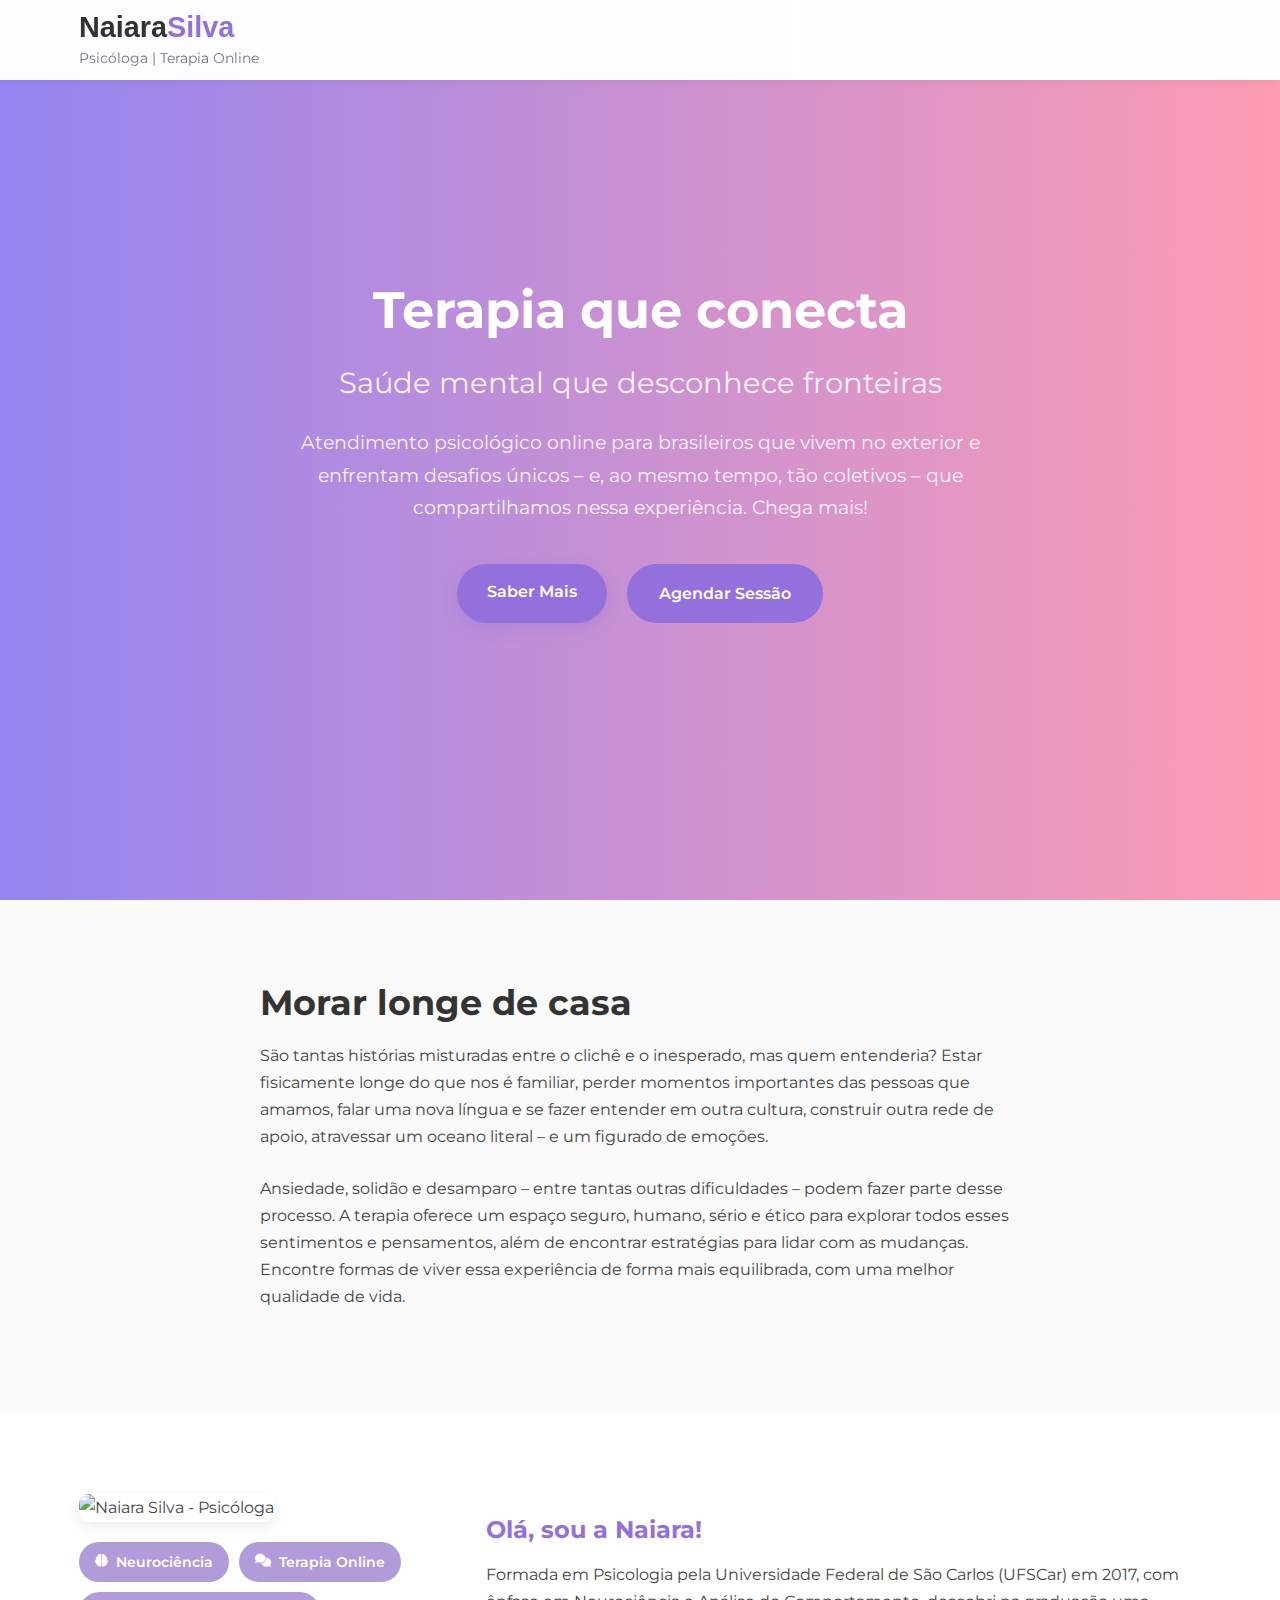
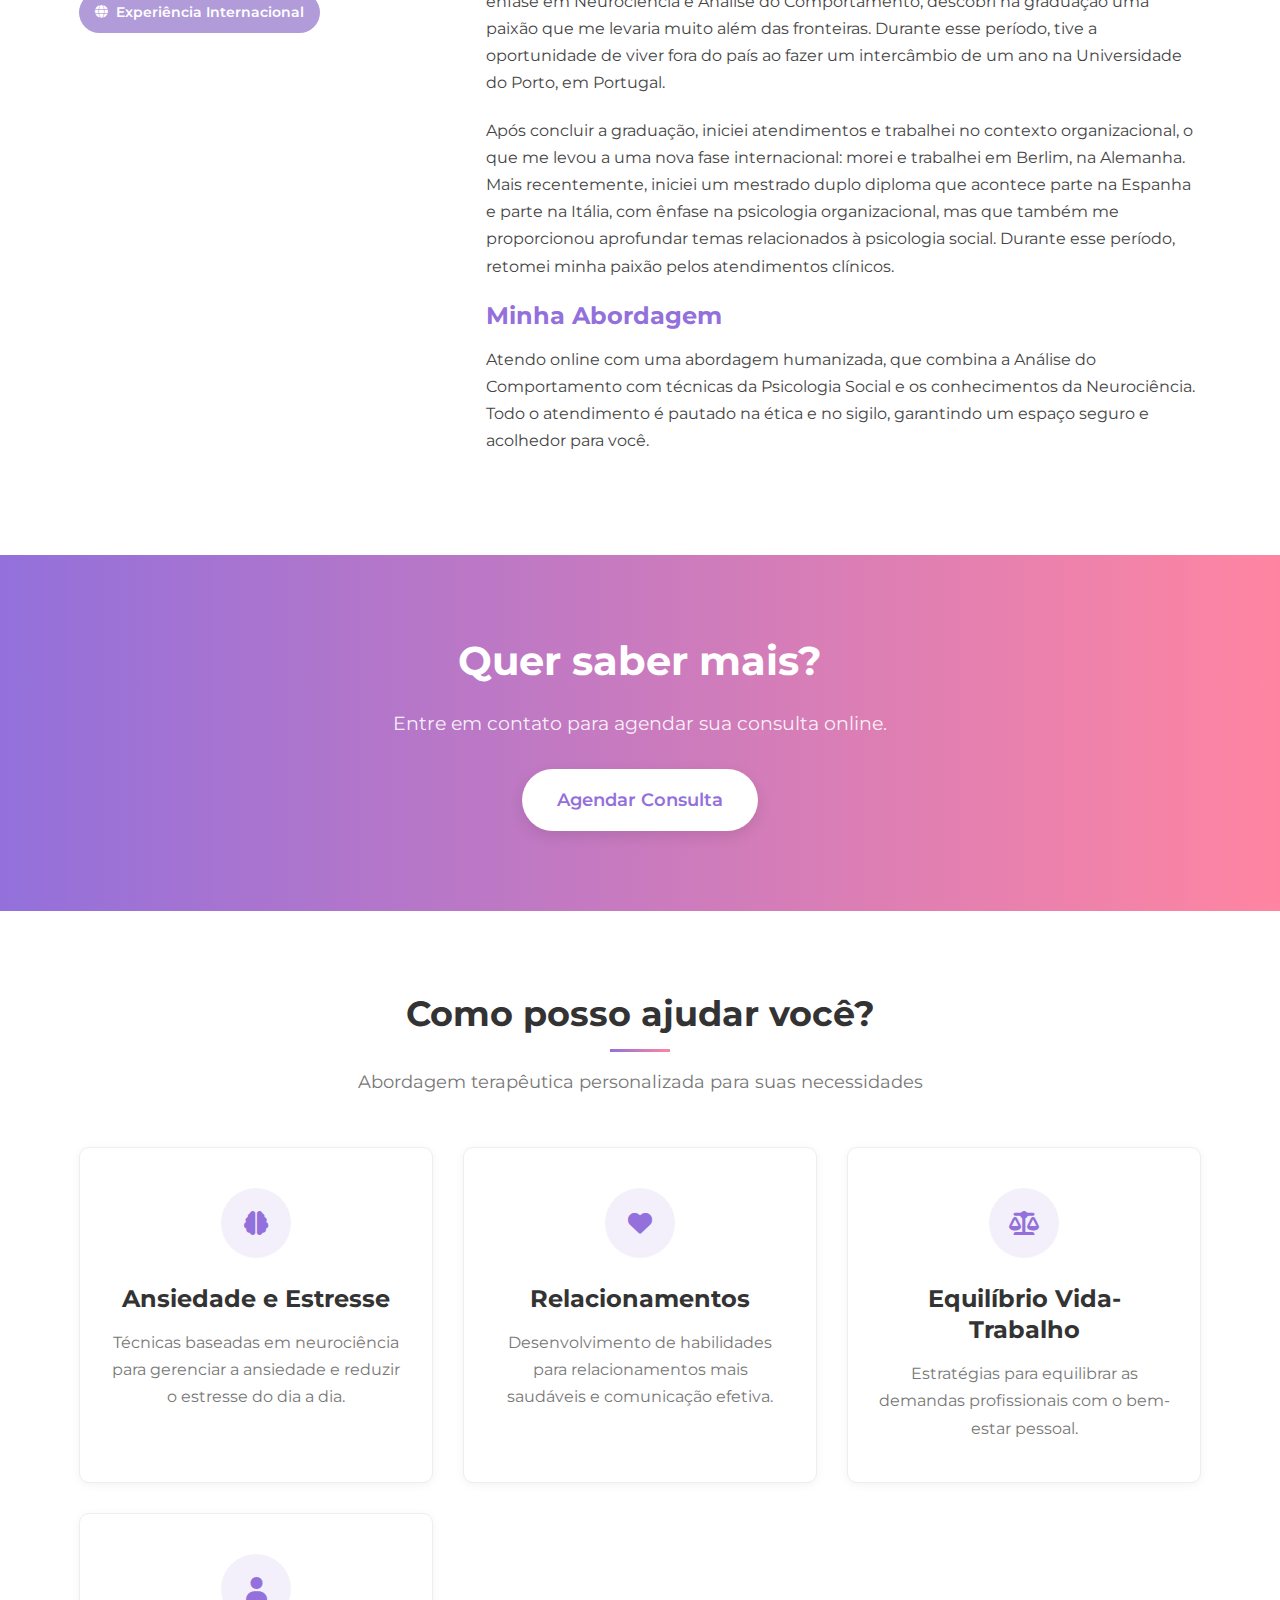
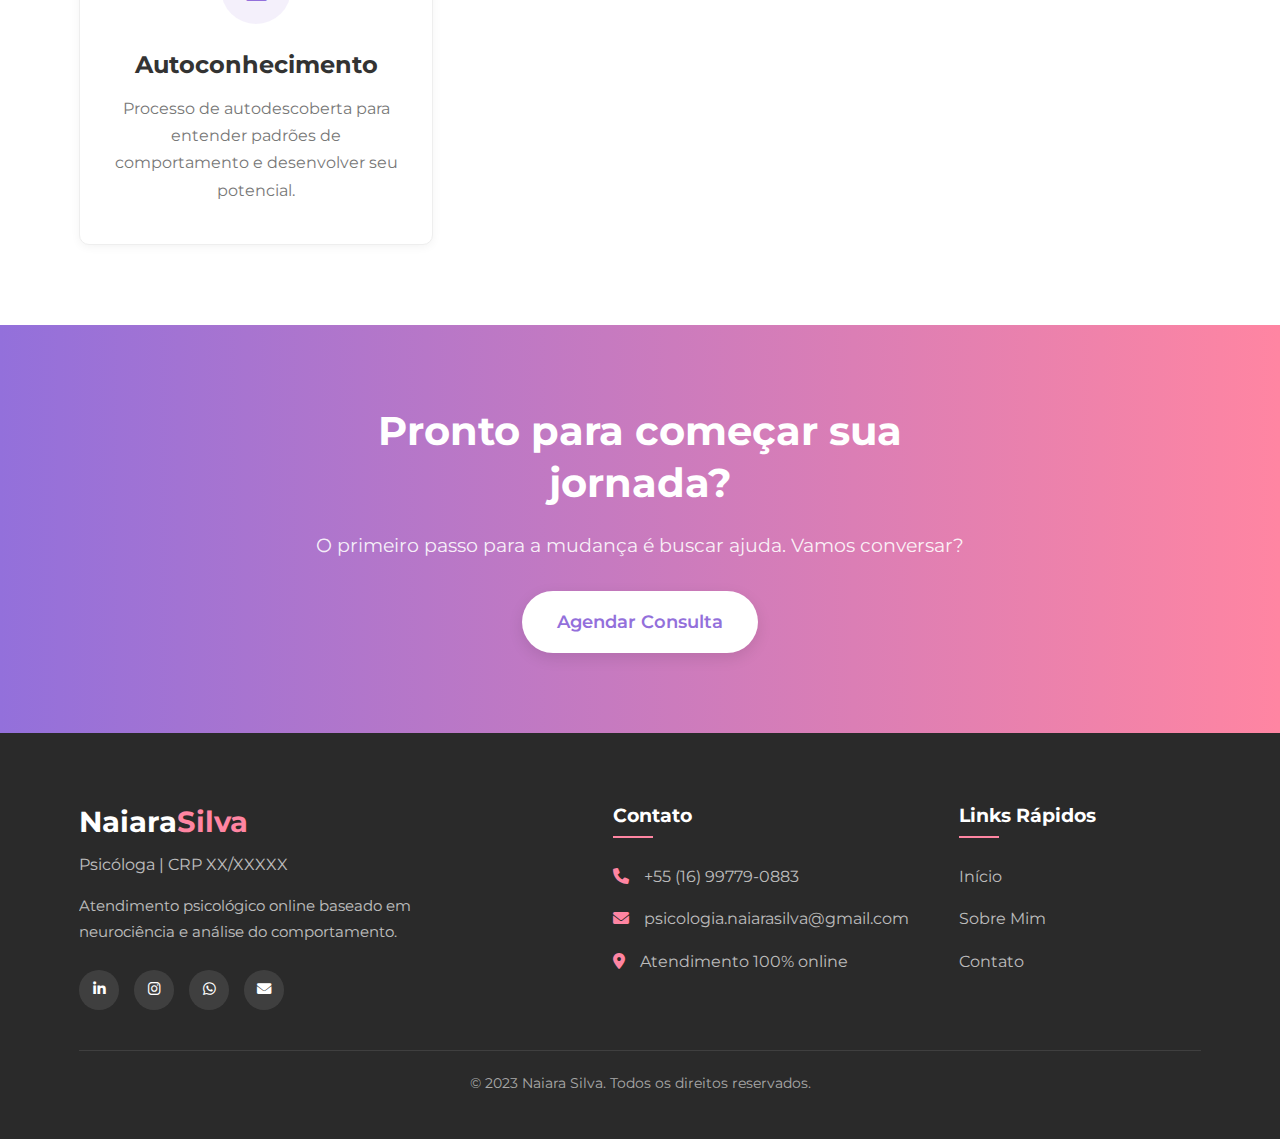
==== commit 03ee9ccc: "Add files via upload" ====
--- a/index.html
+++ b/index.html
@@ -67,13 +67,111 @@
         <div class="container">
             <div class="hero-content">
                 <h2>Morar longe de casa</h2>
-                <h3>São tantas histórias misturadas entre o clichê e o inesperado, mas quem entenderia? Estar fisicamente longe do que nos é familiar, perder momentos importantes das pessoas que amamos, falar uma nova língua e se fazer entender em outra cultura, construir outra rede de apoio, atravessar um oceano literal – e um figurado de emoções.</h3>
+
+                <p>São tantas histórias misturadas entre o clichê e o inesperado, mas quem entenderia? Estar fisicamente longe do que nos é familiar, perder momentos importantes das pessoas que amamos, falar uma nova língua e se fazer entender em outra cultura, construir outra rede de apoio, atravessar um oceano literal – e um figurado de emoções.</p>
+
                 <p>Ansiedade, solidão e desamparo – entre tantas outras dificuldades – podem fazer parte desse processo. A terapia oferece um espaço seguro, humano, sério e ético para explorar todos esses sentimentos e pensamentos, além de encontrar estratégias para lidar com as mudanças. Encontre formas de viver essa experiência de forma mais equilibrada, com uma melhor qualidade de vida.</p>
             </div>
         </div>
     </section>
 
     
+
+    <section class="about-section">
+        <div class="container">
+            <div class="about-content">
+                <div class="about-image">
+                    <img src="images/naiara-profile.jpg" alt="Naiara Silva - Psicóloga">
+                    <div class="about-badges">
+                        <span class="badge"><i class="fas fa-brain"></i> Neurociência</span>
+                        <span class="badge"><i class="fas fa-comments"></i> Terapia Online</span>
+                        <span class="badge"><i class="fas fa-globe"></i> Experiência Internacional</span>
+                    </div>
+                </div>
+                <div class="about-text">
+                    <h3>Olá, sou a Naiara!</h3>
+
+                    <p>Formada em Psicologia pela Universidade Federal de São Carlos (UFSCar) em 2017, com ênfase em Neurociência e Análise do Comportamento, descobri na graduação uma paixão que me levaria muito além das fronteiras. Durante esse período, tive a oportunidade de viver fora do país ao fazer um intercâmbio de um ano na Universidade do Porto, em Portugal.</p>
+                    
+                    <p>Após concluir a graduação, iniciei atendimentos e trabalhei no contexto organizacional, o que me levou a uma nova fase internacional: morei e trabalhei em Berlim, na Alemanha. Mais recentemente, iniciei um mestrado duplo diploma que acontece parte na Espanha e parte na Itália, com ênfase na psicologia organizacional, mas que também me proporcionou aprofundar temas relacionados à psicologia social. Durante esse período, retomei minha paixão pelos atendimentos clínicos.</p>
+                    
+                    <!-- <ul class="experience-list">
+                        <li><i class="fas fa-check-circle"></i> Atendimento a adultos com transtornos de ansiedade e depressão</li>
+                        <li><i class="fas fa-check-circle"></i> Suporte para pessoas em transição de carreira e estresse profissional</li>
+                        <li><i class="fas fa-check-circle"></i> Acompanhamento de adultos com TEA (Transtorno do Espectro Autista)</li>
+                    </ul> -->
+                    
+                    <h3>Minha Abordagem</h3>
+
+                    <p>Atendo online com uma abordagem humanizada, que combina a Análise do Comportamento com técnicas da Psicologia Social e os conhecimentos da Neurociência. Todo o atendimento é pautado na ética e no sigilo, garantindo um espaço seguro e acolhedor para você.</p>
+                    
+                    <!-- <div class="approach-highlights">
+                        <div class="approach-item">
+                            <div class="approach-icon"><i class="fas fa-brain"></i></div>
+                            <div>
+                                <h4>Neurociência Aplicada</h4>
+                                <p>Entendendo como nosso cérebro funciona para promover mudanças duradouras.</p>
+                            </div>
+                        </div>
+                        <div class="approach-item">
+                            <div class="approach-icon"><i class="fas fa-chart-line"></i></div>
+                            <div>
+                                <h4>Análise do Comportamento</h4>
+                                <p>Identificando padrões comportamentais e desenvolvendo estratégias práticas para transformá-los.</p>
+                            </div>
+                        </div>
+                        <div class="approach-item">
+                            <div class="approach-icon"><i class="fas fa-user-friends"></i></div>
+                            <div>
+                                <h4>Terapia Centrada na Pessoa</h4>
+                                <p>Respeitando sua individualidade e criando um espaço seguro para exploração pessoal.</p>
+                            </div>
+                        </div>
+                    </div> -->
+                    
+                    <!-- <h3>Formação Acadêmica</h3>
+                    <ul class="education-list">
+                        <li>
+                            <span class="education-year">2012 - 2017</span>
+                            <div>
+                                <h4>Bacharelado em Psicologia</h4>
+                                <p>Universidade Federal de São Carlos (UFSCar), Brasil</p>
+                                <p>Ênfase em Neurociência e Comportamento</p>
+                            </div>
+                        </li>
+                        <li>
+                            <span class="education-year">2013 - 2014</span>
+                            <div>
+                                <h4>Intercâmbio Acadêmico</h4>
+                                <p>Universidade do Porto, Portugal</p>
+                                <p>Mestrado Integrado em Psicologia</p>
+                            </div>
+                        </li>
+                    </ul>
+                    
+                    <h3>Idiomas</h3>
+                    <div class="languages">
+                        <span class="language-badge">Português <small>(Nativo)</small></span>
+                        <span class="language-badge">Inglês <small>(Avançado)</small></span>
+                        <span class="language-badge">Francês <small>(Intermediário)</small></span>
+                        <span class="language-badge">Espanhol <small>(Intermediário)</small></span>
+                        <span class="language-badge">Italiano <small>(Básico)</small></span>
+                    </div> -->
+                </div>
+            </div>
+        </div>
+    </section>
+
+    <section class="cta-section">
+        <div class="container">
+            <div class="cta-content">
+                <h2>Quer saber mais?</h2>
+                <p>Entre em contato para agendar sua consulta online.</p>
+                <a href="contato.html" class="cta-primary">Agendar Consulta</a>
+            </div>
+        </div>
+    </section>
+
 
     <section class="services", id="services">
         <div class="container">
@@ -106,7 +204,7 @@
         </div>
     </section>
 
-    <section class="approach">
+    <!-- <section class="approach">
         <div class="container">
             <div class="approach-content">
                 <div class="approach-text">
@@ -126,7 +224,7 @@
                 </div>
             </div>
         </div>
-    </section>
+    </section> -->
 
     <section class="cta-section">
         <div class="container">
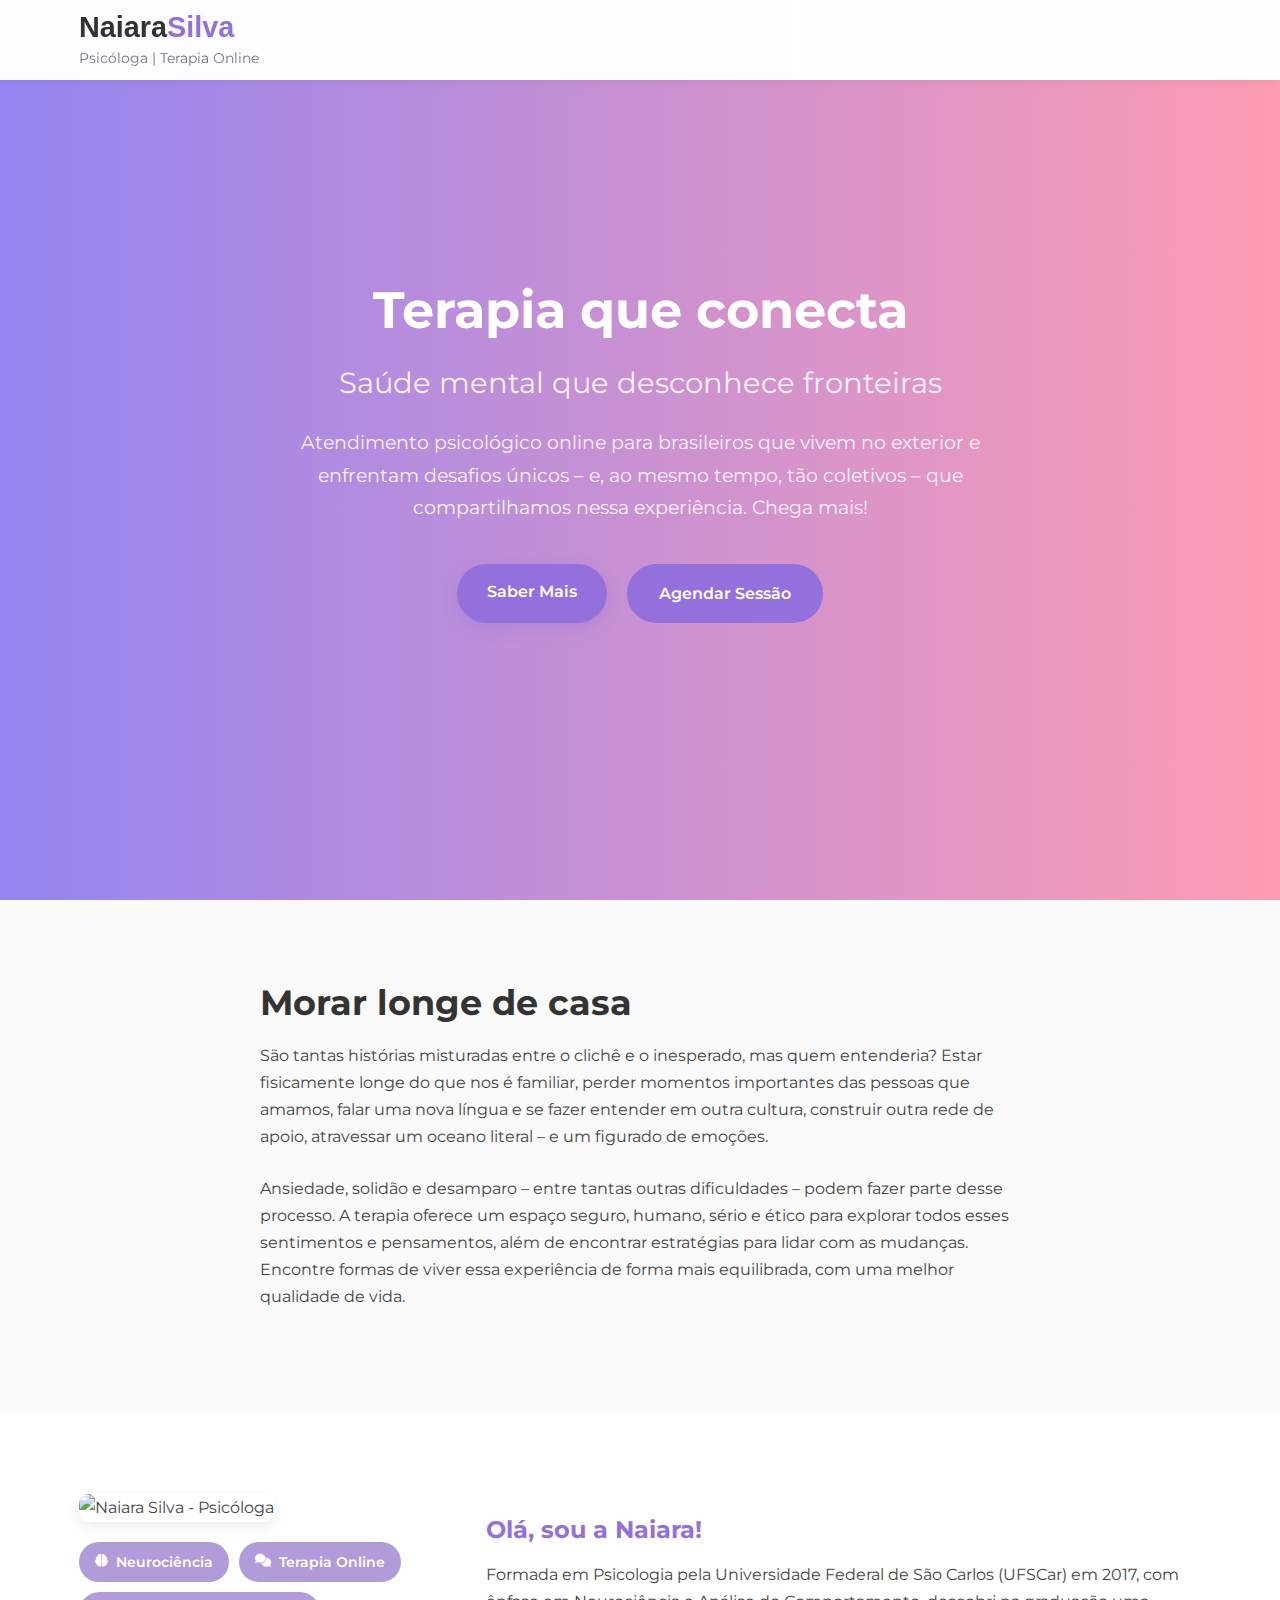
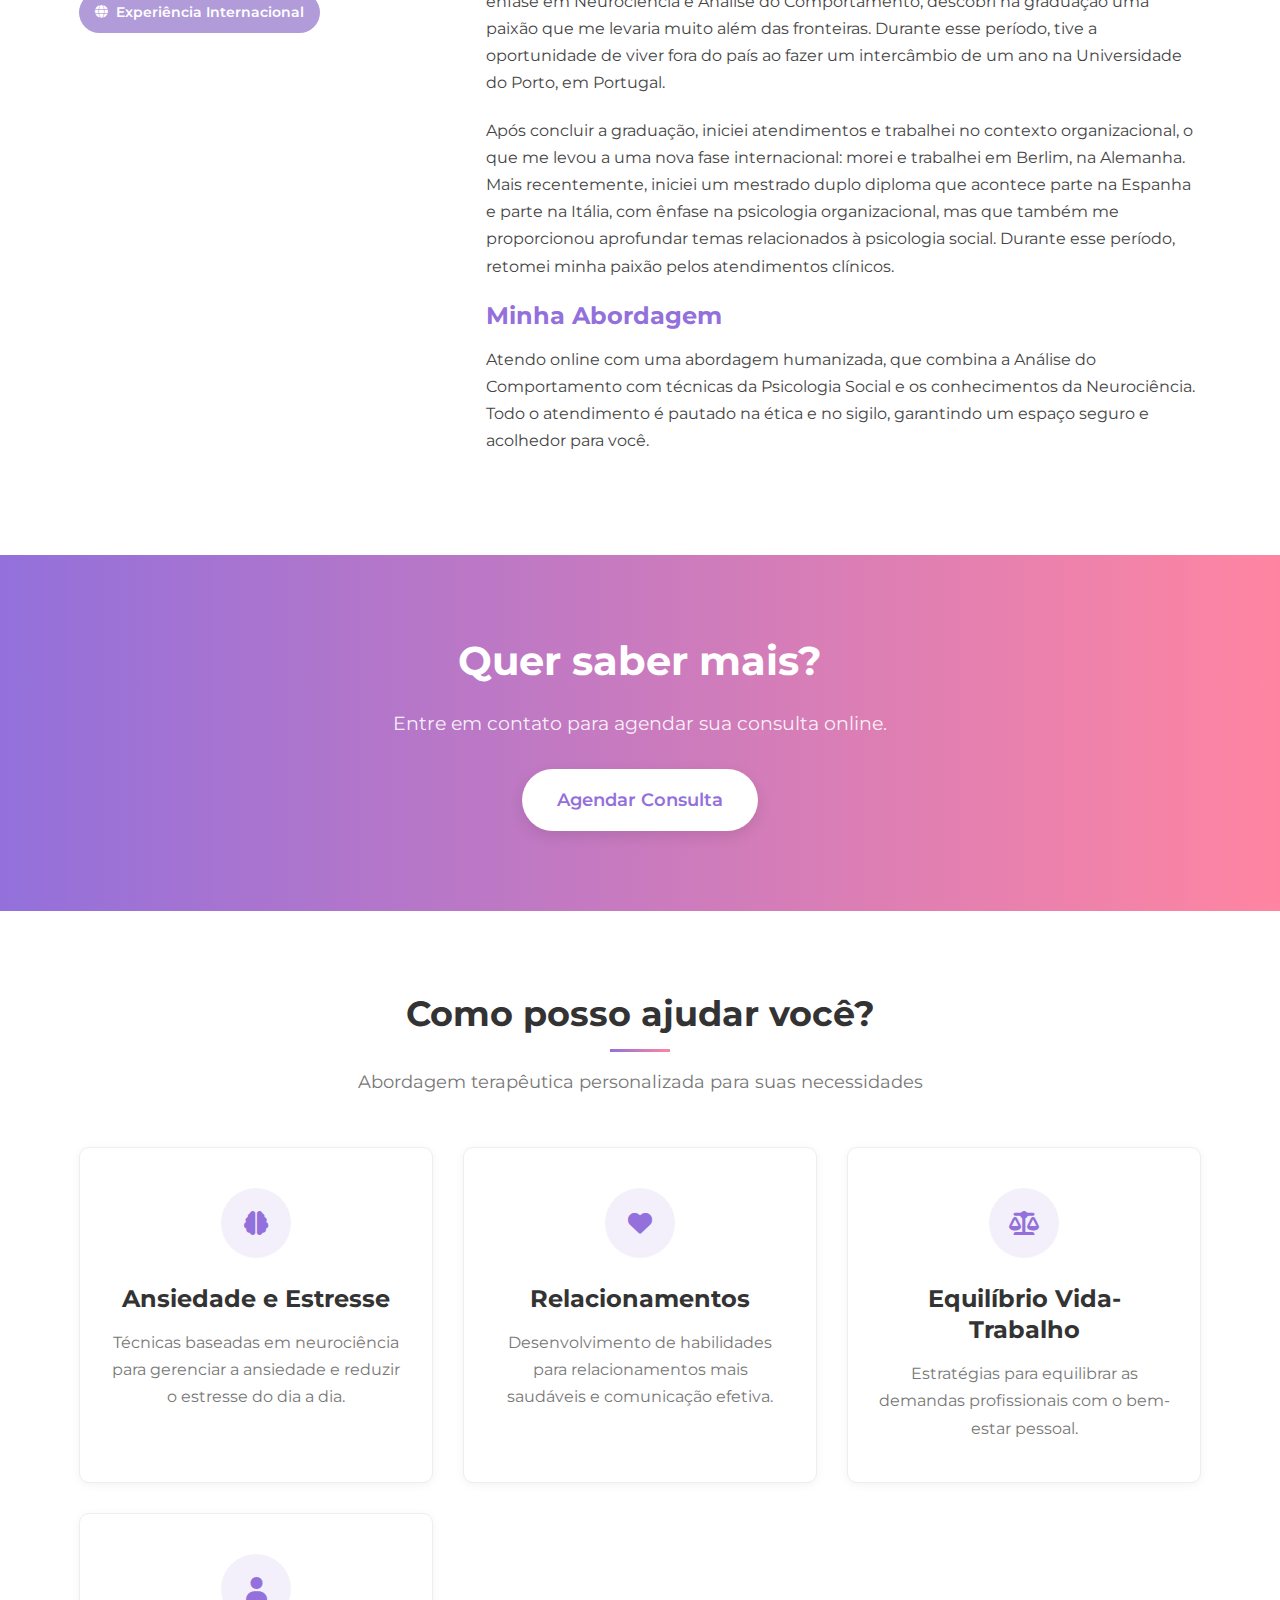
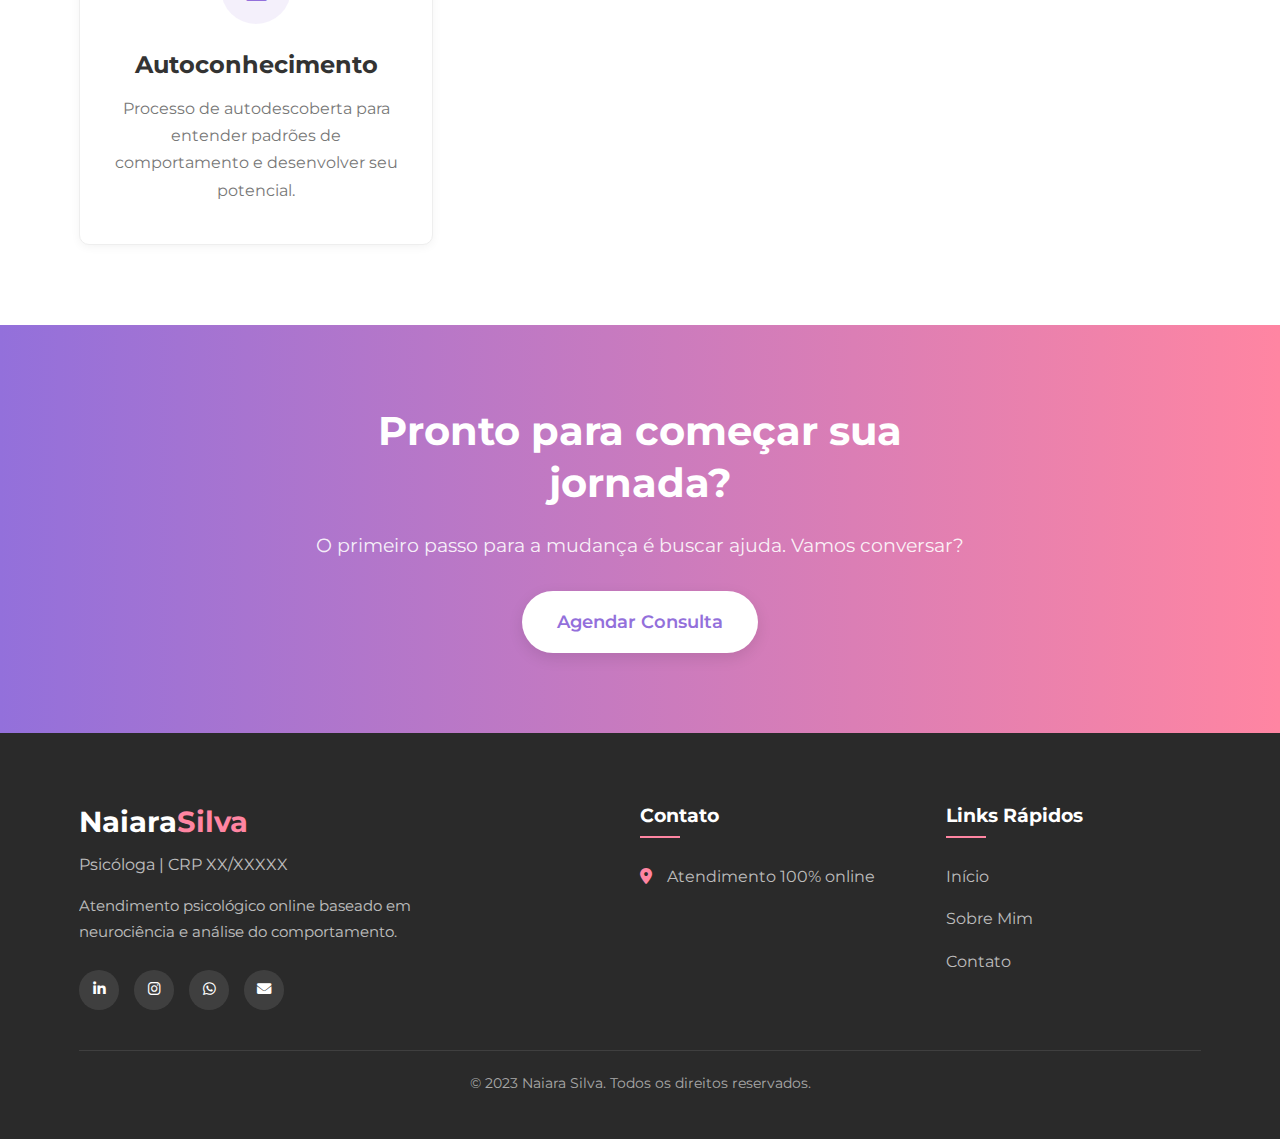
==== commit 3e57db76: "Add files via upload" ====
--- a/index.html
+++ b/index.html
@@ -255,8 +255,8 @@
                 <div class="footer-contact">
                     <h4>Contato</h4>
                     <ul>
-                        <li><i class="fas fa-phone"></i> +55 (16) 99779-0883</li>
-                        <li><i class="fas fa-envelope"></i> psicologia.naiarasilva@gmail.com</li>
+                        <!-- <li><i class="fas fa-phone"></i> +55 (16) 99779-0883</li>
+                        <li><i class="fas fa-envelope"></i> psicologia.naiarasilva@gmail.com</li> -->
                         <li><i class="fas fa-map-marker-alt"></i> Atendimento 100% online</li>
                     </ul>
                 </div>
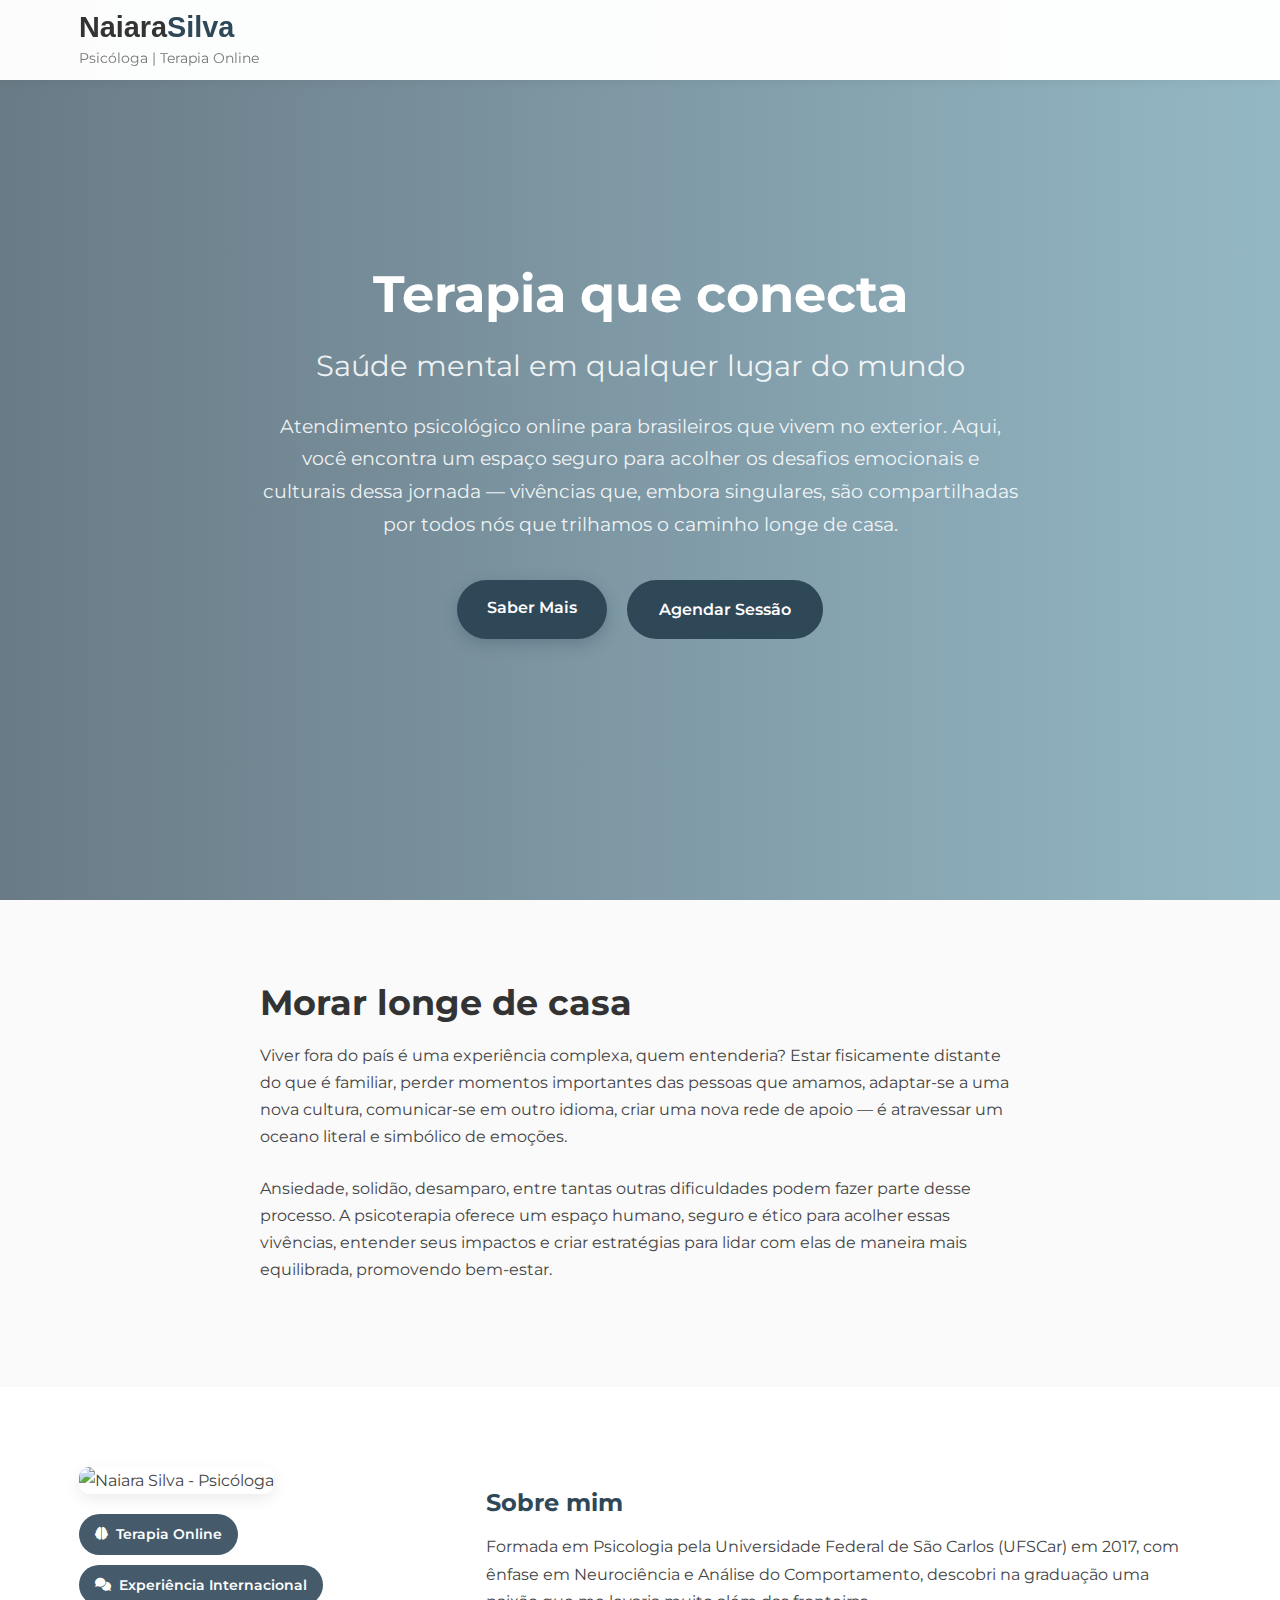
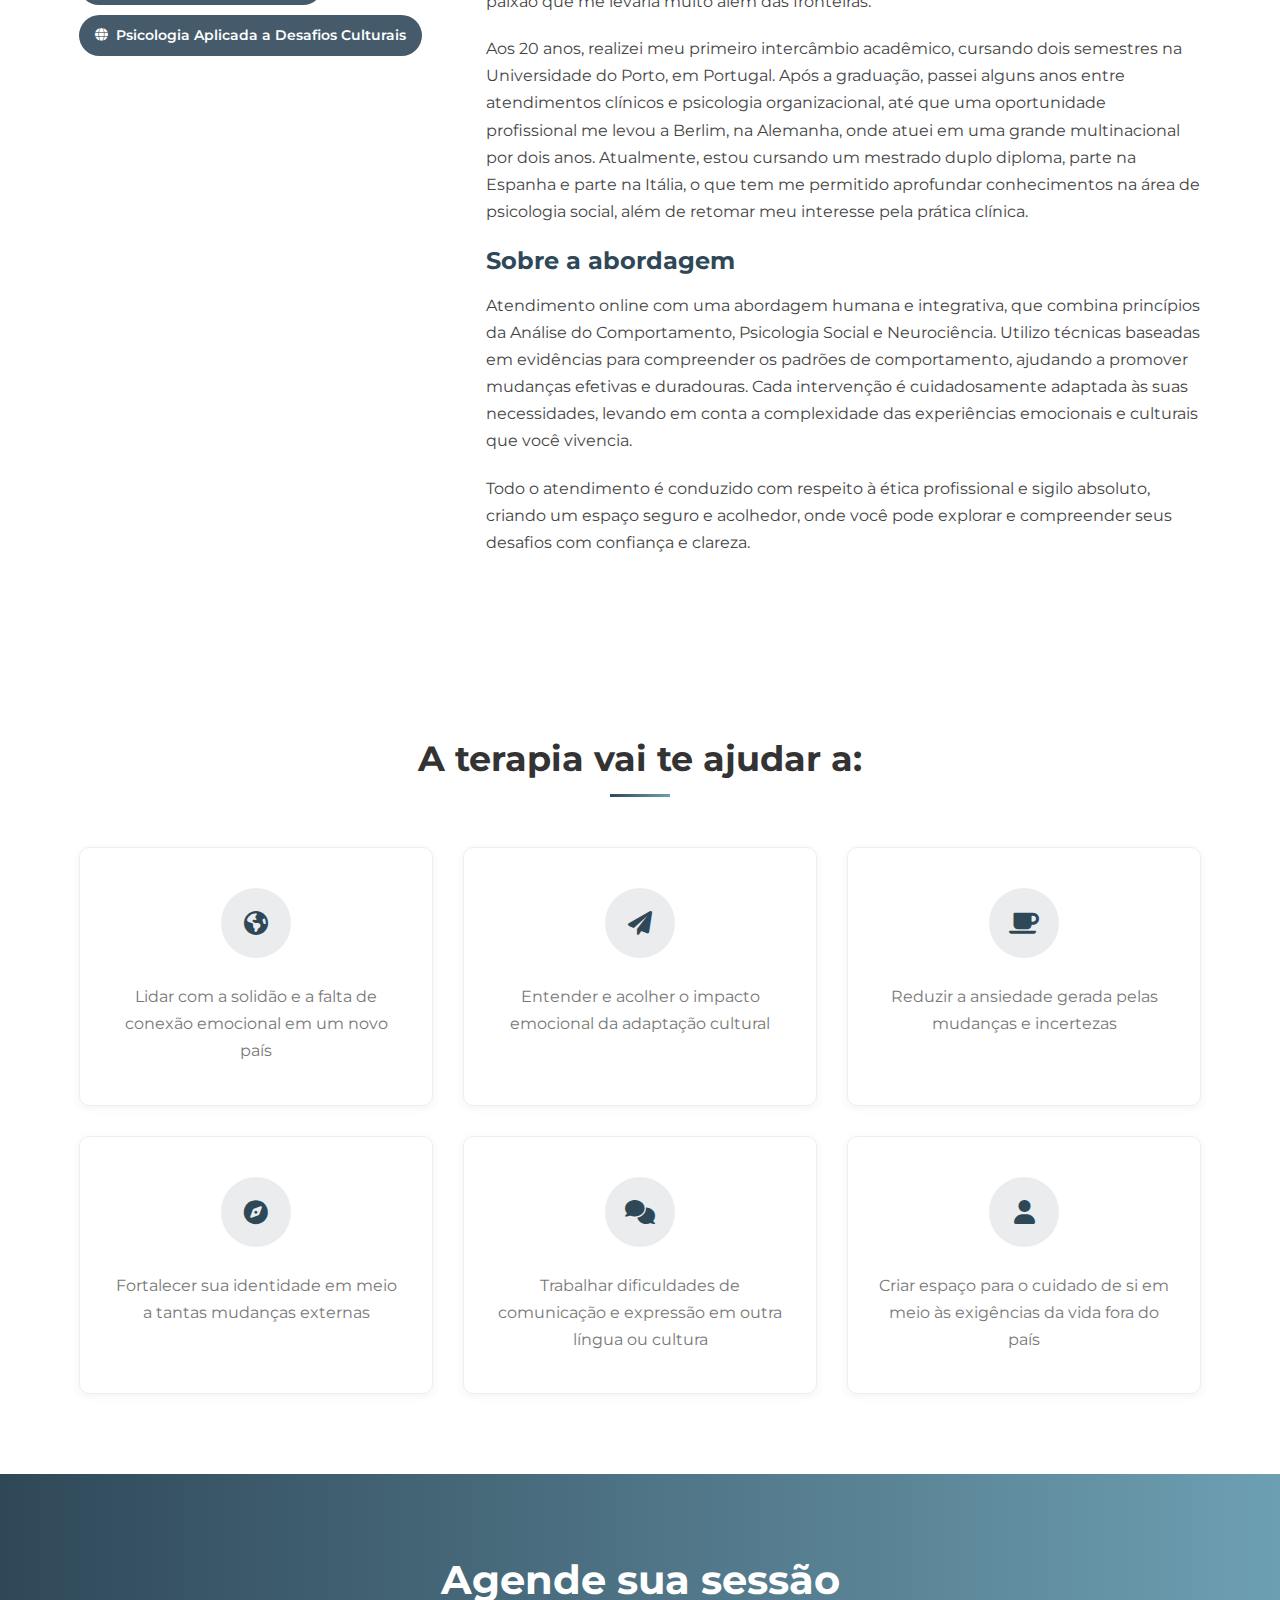
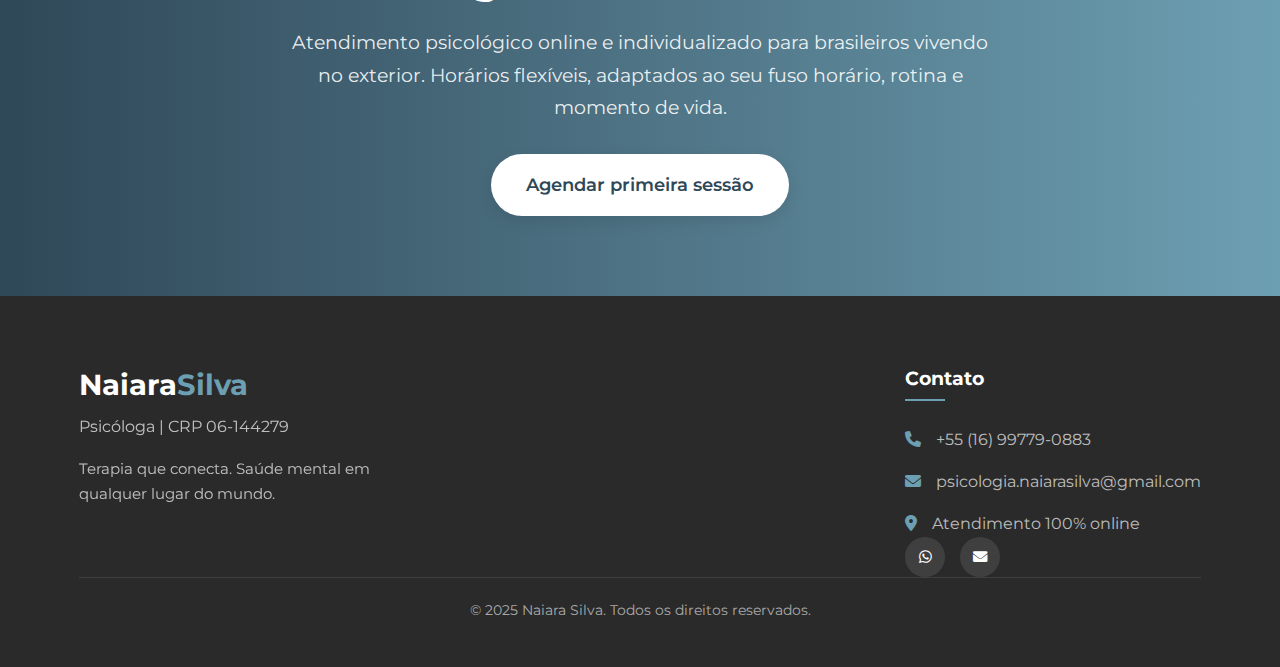
==== commit 2b27d50d: "Add files via upload" ====
--- a/index.html
+++ b/index.html
@@ -4,8 +4,8 @@
     <meta charset="UTF-8">
     <meta name="viewport" content="width=device-width, initial-scale=1.0">
     <title>Naiara Silva | Psicóloga - Terapia Online</title>
-    <meta name="description" content="Psicóloga especializada em atendimento online. Terapia baseada em neurociência e análise do comportamento para adultos de 25 a 40 anos.">
-    <meta name="keywords" content="psicóloga online, terapia online, psicologia São Paulo, análise do comportamento, neurociência, terapia para adultos">
+    <meta name="description" content="Psicóloga especializada em atendimento online. Terapia baseada em neurociência e análise do comportamento para adultos.">
+    <meta name="keywords" content="psicóloga online, terapia online, psicologia, europa, exterior, atendimento especializado, análise do comportamento, neurociência, terapia para adultos">
     <link rel="stylesheet" href="styles.css">
     <link rel="stylesheet" href="https://cdnjs.cloudflare.com/ajax/libs/font-awesome/6.0.0-beta3/css/all.min.css">
     <link rel="icon" href="favicon.ico" type="image/x-icon">
@@ -28,13 +28,6 @@
                 <h1>Naiara<span>Silva</span></h1>
                 <p>Psicóloga | Terapia Online</p>
             </div>
-            <!-- <nav>
-                <ul>
-                    <li><a href="index.html" class="active">Início</a></li>
-                    <li><a href="sobre.html">Sobre Mim</a></li>
-                    <li><a href="contato.html">Contato</a></li>
-                </ul>
-            </nav> -->
             <div class="menu-toggle">
                 <i class="fas fa-bars"></i>
             </div>
@@ -52,11 +45,11 @@
         <div class="container">
             <div class="hero-content">
                 <h2>Terapia que conecta</h2>
-                <h3>Saúde mental que desconhece fronteiras</h3>
-                <p>Atendimento psicológico online para brasileiros que vivem no exterior e enfrentam desafios únicos – e, ao mesmo tempo, tão coletivos – que compartilhamos nessa experiência. Chega mais!</p>
+                <h3>Saúde mental em qualquer lugar do mundo</h3>
+                <p>Atendimento psicológico online para brasileiros que vivem no exterior. Aqui, você encontra um espaço seguro para acolher os desafios emocionais e culturais dessa jornada — vivências que, embora singulares, são compartilhadas por todos nós que trilhamos o caminho longe de casa.</p>
                 <div class="cta-buttons">
                     <a href="#services" class="cta-primary">Saber Mais</a>
-                    <a href="contato.html" class="cta-secondary">Agendar Sessão</a>
+                    <a href="https://wa.me/5516997790883" class="cta-secondary">Agendar Sessão</a>
                 </div>
             </div>
         </div>
@@ -68,14 +61,12 @@
             <div class="hero-content">
                 <h2>Morar longe de casa</h2>
 
-                <p>São tantas histórias misturadas entre o clichê e o inesperado, mas quem entenderia? Estar fisicamente longe do que nos é familiar, perder momentos importantes das pessoas que amamos, falar uma nova língua e se fazer entender em outra cultura, construir outra rede de apoio, atravessar um oceano literal – e um figurado de emoções.</p>
+                <p>Viver fora do país é uma experiência complexa, quem entenderia? Estar fisicamente distante do que é familiar, perder momentos importantes das pessoas que amamos, adaptar-se a uma nova cultura, comunicar-se em outro idioma, criar uma nova rede de apoio — é atravessar um oceano literal e simbólico de emoções.</p>
 
-                <p>Ansiedade, solidão e desamparo – entre tantas outras dificuldades – podem fazer parte desse processo. A terapia oferece um espaço seguro, humano, sério e ético para explorar todos esses sentimentos e pensamentos, além de encontrar estratégias para lidar com as mudanças. Encontre formas de viver essa experiência de forma mais equilibrada, com uma melhor qualidade de vida.</p>
+                <p>Ansiedade, solidão, desamparo, entre tantas outras dificuldades podem fazer parte desse processo. A psicoterapia oferece um espaço humano, seguro e ético para acolher essas vivências, entender seus impactos e criar estratégias para lidar com elas de maneira mais equilibrada, promovendo bem-estar.</p>
             </div>
         </div>
     </section>
-
-    
 
     <section class="about-section">
         <div class="container">
@@ -83,198 +74,106 @@
                 <div class="about-image">
                     <img src="images/naiara-profile.jpg" alt="Naiara Silva - Psicóloga">
                     <div class="about-badges">
-                        <span class="badge"><i class="fas fa-brain"></i> Neurociência</span>
-                        <span class="badge"><i class="fas fa-comments"></i> Terapia Online</span>
-                        <span class="badge"><i class="fas fa-globe"></i> Experiência Internacional</span>
+                        <span class="badge"><i class="fas fa-brain"></i> Terapia Online</span>
+                        <span class="badge"><i class="fas fa-comments"></i> Experiência Internacional</span>
+                        <span class="badge"><i class="fas fa-globe"></i> Psicologia Aplicada a Desafios Culturais</span>
                     </div>
                 </div>
                 <div class="about-text">
-                    <h3>Olá, sou a Naiara!</h3>
+                    <h3>Sobre mim</h3>
 
-                    <p>Formada em Psicologia pela Universidade Federal de São Carlos (UFSCar) em 2017, com ênfase em Neurociência e Análise do Comportamento, descobri na graduação uma paixão que me levaria muito além das fronteiras. Durante esse período, tive a oportunidade de viver fora do país ao fazer um intercâmbio de um ano na Universidade do Porto, em Portugal.</p>
+                    <p>Formada em Psicologia pela Universidade Federal de São Carlos (UFSCar) em 2017, com ênfase em Neurociência e Análise do Comportamento, descobri na graduação uma paixão que me levaria muito além das fronteiras. </p>
                     
-                    <p>Após concluir a graduação, iniciei atendimentos e trabalhei no contexto organizacional, o que me levou a uma nova fase internacional: morei e trabalhei em Berlim, na Alemanha. Mais recentemente, iniciei um mestrado duplo diploma que acontece parte na Espanha e parte na Itália, com ênfase na psicologia organizacional, mas que também me proporcionou aprofundar temas relacionados à psicologia social. Durante esse período, retomei minha paixão pelos atendimentos clínicos.</p>
+                    <p>Aos 20 anos, realizei meu primeiro intercâmbio acadêmico, cursando dois semestres na Universidade do Porto, em Portugal. Após a graduação, passei alguns anos entre atendimentos clínicos e psicologia organizacional, até que uma oportunidade profissional me levou a Berlim, na Alemanha, onde atuei em uma grande multinacional por dois anos. Atualmente, estou cursando um mestrado duplo diploma, parte na Espanha e parte na Itália, o que tem me permitido aprofundar conhecimentos na área de psicologia social, além de retomar meu interesse pela prática clínica.</p>
                     
-                    <!-- <ul class="experience-list">
-                        <li><i class="fas fa-check-circle"></i> Atendimento a adultos com transtornos de ansiedade e depressão</li>
-                        <li><i class="fas fa-check-circle"></i> Suporte para pessoas em transição de carreira e estresse profissional</li>
-                        <li><i class="fas fa-check-circle"></i> Acompanhamento de adultos com TEA (Transtorno do Espectro Autista)</li>
-                    </ul> -->
+                    <h3>Sobre a abordagem</h3>
+
+                    <p>Atendimento online com uma abordagem humana e integrativa, que combina princípios da Análise do Comportamento, Psicologia Social e Neurociência. Utilizo técnicas baseadas em evidências para compreender os padrões de comportamento, ajudando a promover mudanças efetivas e duradouras. Cada intervenção é cuidadosamente adaptada às suas necessidades, levando em conta a complexidade das experiências emocionais e culturais que você vivencia.</p>
                     
-                    <h3>Minha Abordagem</h3>
-
-                    <p>Atendo online com uma abordagem humanizada, que combina a Análise do Comportamento com técnicas da Psicologia Social e os conhecimentos da Neurociência. Todo o atendimento é pautado na ética e no sigilo, garantindo um espaço seguro e acolhedor para você.</p>
-                    
-                    <!-- <div class="approach-highlights">
-                        <div class="approach-item">
-                            <div class="approach-icon"><i class="fas fa-brain"></i></div>
-                            <div>
-                                <h4>Neurociência Aplicada</h4>
-                                <p>Entendendo como nosso cérebro funciona para promover mudanças duradouras.</p>
-                            </div>
-                        </div>
-                        <div class="approach-item">
-                            <div class="approach-icon"><i class="fas fa-chart-line"></i></div>
-                            <div>
-                                <h4>Análise do Comportamento</h4>
-                                <p>Identificando padrões comportamentais e desenvolvendo estratégias práticas para transformá-los.</p>
-                            </div>
-                        </div>
-                        <div class="approach-item">
-                            <div class="approach-icon"><i class="fas fa-user-friends"></i></div>
-                            <div>
-                                <h4>Terapia Centrada na Pessoa</h4>
-                                <p>Respeitando sua individualidade e criando um espaço seguro para exploração pessoal.</p>
-                            </div>
-                        </div>
-                    </div> -->
-                    
-                    <!-- <h3>Formação Acadêmica</h3>
-                    <ul class="education-list">
-                        <li>
-                            <span class="education-year">2012 - 2017</span>
-                            <div>
-                                <h4>Bacharelado em Psicologia</h4>
-                                <p>Universidade Federal de São Carlos (UFSCar), Brasil</p>
-                                <p>Ênfase em Neurociência e Comportamento</p>
-                            </div>
-                        </li>
-                        <li>
-                            <span class="education-year">2013 - 2014</span>
-                            <div>
-                                <h4>Intercâmbio Acadêmico</h4>
-                                <p>Universidade do Porto, Portugal</p>
-                                <p>Mestrado Integrado em Psicologia</p>
-                            </div>
-                        </li>
-                    </ul>
-                    
-                    <h3>Idiomas</h3>
-                    <div class="languages">
-                        <span class="language-badge">Português <small>(Nativo)</small></span>
-                        <span class="language-badge">Inglês <small>(Avançado)</small></span>
-                        <span class="language-badge">Francês <small>(Intermediário)</small></span>
-                        <span class="language-badge">Espanhol <small>(Intermediário)</small></span>
-                        <span class="language-badge">Italiano <small>(Básico)</small></span>
-                    </div> -->
+                    <p>Todo o atendimento é conduzido com respeito à ética profissional e sigilo absoluto, criando um espaço seguro e acolhedor, onde você pode explorar e compreender seus desafios com confiança e clareza.</p>
                 </div>
             </div>
         </div>
     </section>
 
-    <section class="cta-section">
+    <section class="services", id="services">
         <div class="container">
-            <div class="cta-content">
-                <h2>Quer saber mais?</h2>
-                <p>Entre em contato para agendar sua consulta online.</p>
-                <a href="contato.html" class="cta-primary">Agendar Consulta</a>
+            <div class="section-header">
+                <h2>A terapia vai te ajudar a:</h2>
+            </div>
+            <div class="services-grid">
+                <div class="service-card">
+                    <div class="service-icon"><i class="fas fa-earth-americas"></i></div>
+                    <p>Lidar com a solidão e a falta de conexão emocional em um novo país</p>
+                </div>
+                <div class="service-card">
+                    <div class="service-icon"><i class="fas fa-paper-plane"></i></div>
+                    <p>Entender e acolher o impacto emocional da adaptação cultural</p>
+                </div>
+                <div class="service-card">
+                    <div class="service-icon"><i class="fas fa-mug-saucer"></i></div>
+                    <p>Reduzir a ansiedade gerada pelas mudanças e incertezas</p>
+                </div>
+                <div class="service-card">
+                    <div class="service-icon"><i class="fas fa-compass"></i></div>
+                    <p>Fortalecer sua identidade em meio a tantas mudanças externas</p>
+                </div>
+                <div class="service-card">
+                    <div class="service-icon"><i class="fas fa-comments"></i></div>
+                    <p>Trabalhar dificuldades de comunicação e expressão em outra língua ou cultura</p>
+                </div>
+                <div class="service-card">
+                    <div class="service-icon"><i class="fas fa-user"></i></div>
+                    <p>Criar espaço para o cuidado de si em meio às exigências da vida fora do país</p>
+                </div>
             </div>
         </div>
     </section>
 
 
-    <section class="services", id="services">
+    <section class="cta-section">
         <div class="container">
-            <div class="section-header">
-                <h2>Como posso ajudar você?</h2>
-                <p>Abordagem terapêutica personalizada para suas necessidades</p>
-            </div>
-            <div class="services-grid">
-                <div class="service-card">
-                    <div class="service-icon"><i class="fas fa-brain"></i></div>
-                    <h3>Ansiedade e Estresse</h3>
-                    <p>Técnicas baseadas em neurociência para gerenciar a ansiedade e reduzir o estresse do dia a dia.</p>
-                </div>
-                <div class="service-card">
-                    <div class="service-icon"><i class="fas fa-heart"></i></div>
-                    <h3>Relacionamentos</h3>
-                    <p>Desenvolvimento de habilidades para relacionamentos mais saudáveis e comunicação efetiva.</p>
-                </div>
-                <div class="service-card">
-                    <div class="service-icon"><i class="fas fa-balance-scale"></i></div>
-                    <h3>Equilíbrio Vida-Trabalho</h3>
-                    <p>Estratégias para equilibrar as demandas profissionais com o bem-estar pessoal.</p>
-                </div>
-                <div class="service-card">
-                    <div class="service-icon"><i class="fas fa-user"></i></div>
-                    <h3>Autoconhecimento</h3>
-                    <p>Processo de autodescoberta para entender padrões de comportamento e desenvolver seu potencial.</p>
-                </div>
+            <div class="cta-content">
+                <h2>Agende sua sessão</h2>
+                <p>Atendimento psicológico online e individualizado para brasileiros vivendo no exterior. Horários flexíveis, adaptados ao seu fuso horário, rotina e momento de vida.</p>
+                <a href="https://wa.me/5516997790883" class="cta-primary">Agendar primeira sessão</a>
             </div>
         </div>
     </section>
-
-    <!-- <section class="approach">
-        <div class="container">
-            <div class="approach-content">
-                <div class="approach-text">
-                    <h2>Minha Abordagem</h2>
-                    <p>Ofereço um espaço seguro e acolhedor para explorarmos juntos os desafios que você está enfrentando. Minha abordagem combina:</p>
-                    <ul>
-                        <li><i class="fas fa-check"></i> <strong>Base científica</strong> - Técnicas com evidências de eficácia</li>
-                        <li><i class="fas fa-check"></i> <strong>Visão humanizada</strong> - Respeito à sua individualidade</li>
-                        <li><i class="fas fa-check"></i> <strong>Neurociência aplicada</strong> - Entendendo o funcionamento cerebral</li>
-                        <li><i class="fas fa-check"></i> <strong>Análise do comportamento</strong> - Identificando padrões para transformação</li>
-                    </ul>
-                    <p>Cada sessão é personalizada para atender às suas necessidades específicas, com foco em resultados práticos para seu bem-estar.</p>
-                    <a href="sobre.html" class="text-link">Saiba mais sobre minha formação <i class="fas fa-arrow-right"></i></a>
-                </div>
-                <div class="approach-image">
-                    <img src="images/terapia-online.jpg" alt="Sessão de terapia online">
-                </div>
-            </div>
-        </div>
-    </section> -->
-
-    <section class="cta-section">
-        <div class="container">
-            <div class="cta-content">
-                <h2>Pronto para começar sua jornada?</h2>
-                <p>O primeiro passo para a mudança é buscar ajuda. Vamos conversar?</p>
-                <a href="contato.html" class="cta-primary">Agendar Consulta</a>
-            </div>
-        </div>
-    </section>
-
     <footer>
-        <div class="container">
+        <div class="container footer-container">
             <div class="footer-content">
                 <div class="footer-info">
                     <div class="footer-logo">
                         <h3>Naiara<span>Silva</span></h3>
-                        <p>Psicóloga | CRP XX/XXXXX</p>
+                        <p>Psicóloga | CRP 06-144279</p>
+                        <p class="footer-bio">Terapia que conecta. Saúde mental em qualquer lugar do mundo.</p>
                     </div>
-                    <p class="footer-bio">Atendimento psicológico online baseado em neurociência e análise do comportamento.</p>
-                    <div class="social-icons">
-                        <a href="#" aria-label="LinkedIn"><i class="fab fa-linkedin-in"></i></a>
-                        <a href="#" aria-label="Instagram"><i class="fab fa-instagram"></i></a>
-                        <a href="#" aria-label="WhatsApp"><i class="fab fa-whatsapp"></i></a>
-                        <a href="mailto:psicologia.naiarasilva@gmail.com" aria-label="Email"><i class="fas fa-envelope"></i></a>
+                </div>
+                <div class="footer-info">
+                    <div class="footer-logo">
+                        <h3> <span> </span></h3>
                     </div>
                 </div>
                 <div class="footer-contact">
                     <h4>Contato</h4>
                     <ul>
-                        <!-- <li><i class="fas fa-phone"></i> +55 (16) 99779-0883</li>
-                        <li><i class="fas fa-envelope"></i> psicologia.naiarasilva@gmail.com</li> -->
+                        <li><i class="fas fa-phone"></i> +55 (16) 99779-0883</li>
+                        <li><i class="fas fa-envelope"></i> psicologia.naiarasilva@gmail.com</li> 
                         <li><i class="fas fa-map-marker-alt"></i> Atendimento 100% online</li>
                     </ul>
-                </div>
-                <div class="footer-links">
-                    <h4>Links Rápidos</h4>
-                    <ul>
-                        <li><a href="index.html">Início</a></li>
-                        <li><a href="sobre.html">Sobre Mim</a></li>
-                        <li><a href="contato.html">Contato</a></li>
-                    </ul>
+                    <div class="social-icons">
+                        <a href="https://wa.me/5516997790883" aria-label="WhatsApp"><i class="fab fa-whatsapp"></i></a>
+                        <a href="mailto:psicologia.naiarasilva@gmail.com" aria-label="Email"><i class="fas fa-envelope"></i></a>
+                    </div>
                 </div>
             </div>
             <div class="footer-bottom">
-                <p>&copy; 2023 Naiara Silva. Todos os direitos reservados.</p>
+                <p>&copy; 2025 Naiara Silva. Todos os direitos reservados.</p>
             </div>
         </div>
     </footer>
 
     <script src="script.js"></script>
 </body>
-</html>+</html>
--- a/styles.css
+++ b/styles.css
@@ -1,11 +1,9 @@
-/* Site de Psicologia - Naiara Silva */
-
 /* Variáveis */
 :root {
-    --primary-color: #9370DB; /* Roxo médio */
-    --primary-light: #B19CD9; /* Roxo claro */
-    --primary-dark: #7B68EE; /* Roxo escuro */
-    --accent-color: #FF85A2; /* Rosa */
+    --primary-color: #2F4858; /* Deep teal/blue-gray */
+    --primary-light: #455B6B; /* Lighter teal */
+    --primary-dark: #1D3040; /* Darker teal */
+    --accent-color: #6D9FB2; /* Complementary blue accent */
     --dark-color: #333;
     --light-color: #fff;
     --text-color: #444;
@@ -92,6 +90,10 @@
     margin: 0 auto;
     padding: 0 15px;
 }
+/* .footer-container {
+    max-width: 100%;
+    padding: 0 20px;
+} */
 
 section {
     padding: 80px 0;
@@ -114,7 +116,7 @@
 .cta-button, .cta-primary {
     background-color: var(--primary-color);
     color: white;
-    box-shadow: 0 5px 15px rgba(147, 112, 219, 0.3);
+    box-shadow: 0 5px 15px rgba(47, 72, 88, 0.3);
 }
 
 .cta-secondary {
@@ -124,17 +126,17 @@
 }
 
 .cta-button:hover, .cta-primary:hover {
-    background-color: var(--primary-color);
+    background-color: var(--primary-dark);
     color: white;
     transform: translateY(-3px);
-    box-shadow: 0 8px 20px rgba(147, 112, 219, 0.4);
+    box-shadow: 0 8px 20px rgba(47, 72, 88, 0.4);
 }
 
 .cta-secondary:hover {
-    background-color: var(--primary-color);
+    background-color: var(--primary-dark);
     color: white;
     transform: translateY(-3px);
-    box-shadow: 0 5px 15px rgba(147, 112, 219, 0.3);
+    box-shadow: 0 5px 15px rgba(47, 72, 88, 0.3);
 }
 
 .text-link {
@@ -215,14 +217,6 @@
     align-items: center;
 }
 
-/* .logo h1 {
-    font-size: 1.8rem;
-    margin-bottom: 0;
-    font-weight: 800;
-} */
-
-
-
 /* Encontre esta seção no CSS */
 .logo h1 {
     font-size: 1.8rem;
@@ -243,12 +237,6 @@
     /* Adicione a nova fonte aqui também, se quiser que o subtexto combine */
     font-family: 'Montserrat', sans-serif;
 }
-
-/* .logo p {
-    font-size: 0.9rem;
-    color: var(--text-light);
-    margin-bottom: 0;
-} */
 
 nav ul {
     display: flex;
@@ -319,6 +307,7 @@
     left: 50%;
     transform: translate(-50%, -50%);
     object-fit: cover;
+    filter: grayscale(30%); /* Adds some grayscale to the video */
 }
 
 .overlay {
@@ -327,7 +316,11 @@
     left: 0;
     width: 100%;
     height: 100%;
-    background: linear-gradient(to right, rgba(123, 104, 238, 0.8), rgba(255, 133, 162, 0.8));
+    /* Updated gradient with light gray (#e0e0e0) mixed with the teal colors */
+    background: linear-gradient(to right, 
+    rgba(47, 72, 88, 0.7), 
+    rgba(109, 159, 178, 0.7)), 
+    rgba(224, 224, 224, 0.3); /* Light gray overlay */
 }
 
 .hero-content {
@@ -393,7 +386,7 @@
 .service-icon {
     width: 70px;
     height: 70px;
-    background-color: rgba(147, 112, 219, 0.1);
+    background-color: rgba(47, 72, 88, 0.1);
     color: var(--primary-color);
     border-radius: 50%;
     display: flex;
@@ -621,7 +614,7 @@
     display: grid;
     grid-template-columns: 2fr 1fr 1fr;
     gap: 50px;
-    margin-bottom: 40px;
+    /* margin-bottom: 40px; */
 }
 
 .footer-info {
@@ -1290,6 +1283,7 @@
     }
 }
 
+
 /* Acessibilidade */
 :focus {
     outline: 3px solid rgba(147, 112, 219, 0.5);
@@ -1329,4 +1323,4 @@
 .form-success.show {
     display: block;
     animation: fadeIn 0.5s ease forwards;
-}+}
